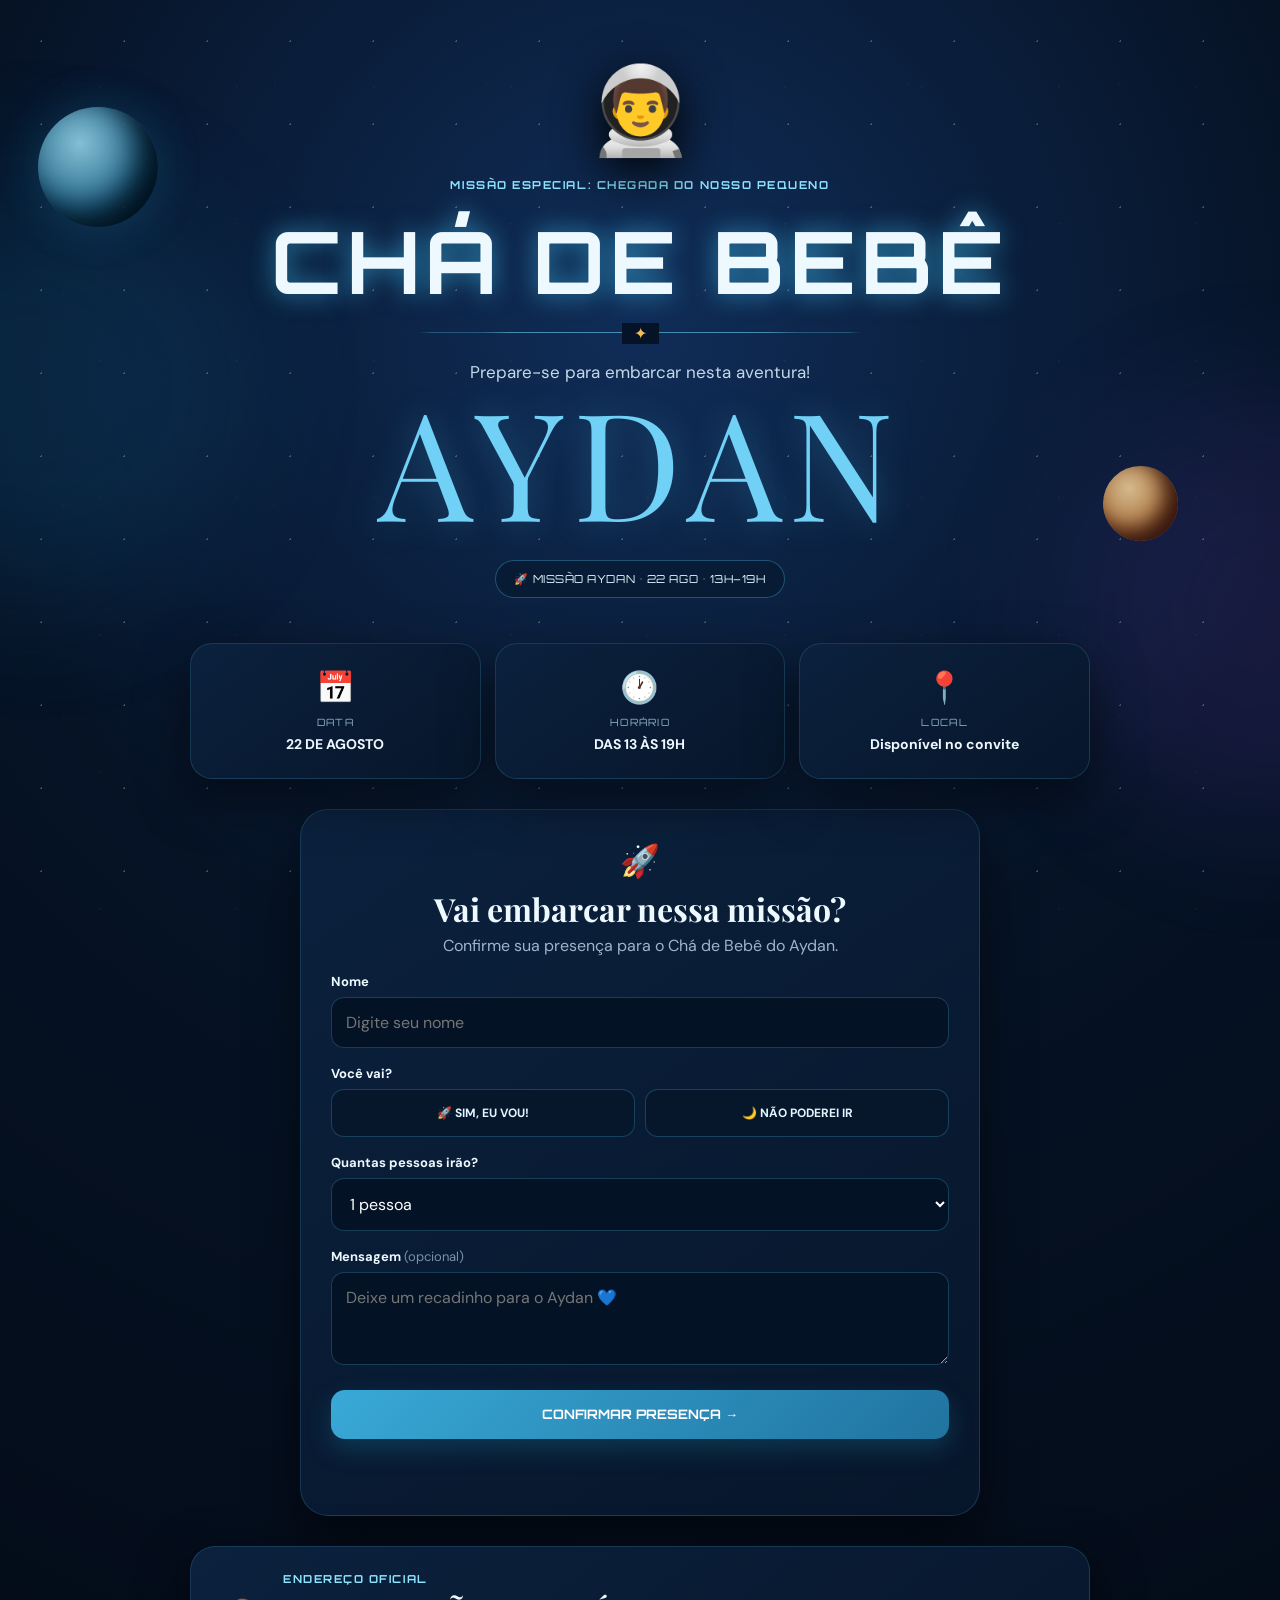
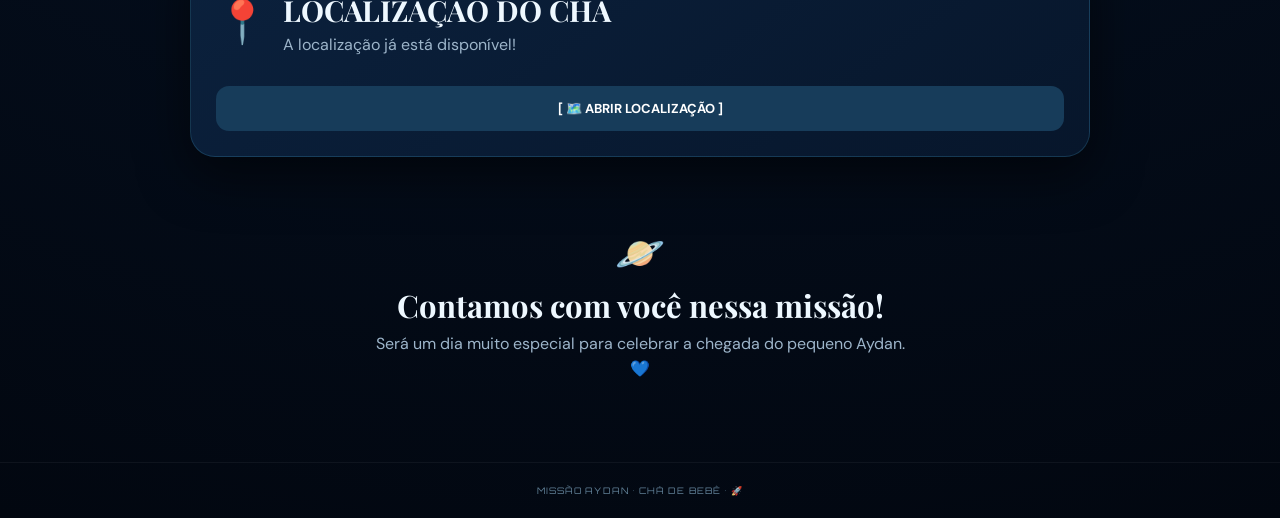
==== index.html @ 497964df "Add files via upload" ====
<!DOCTYPE html>
<html lang="pt-BR">
<head>
<meta charset="UTF-8">
<meta name="viewport" content="width=device-width,initial-scale=1">
<meta name="theme-color" content="#07152f">
<title>Chá de Bebê do Aydan 🚀</title>
<link rel="preconnect" href="https://fonts.googleapis.com">
<link rel="preconnect" href="https://fonts.gstatic.com" crossorigin>
<link href="https://fonts.googleapis.com/css2?family=DM+Sans:wght@400;500;600;700&family=Orbitron:wght@500;700&family=Playfair+Display:wght@600;700&display=swap" rel="stylesheet">
<link rel="stylesheet" href="styles.css">
</head>
<body>
<div class="stars"></div><div class="nebula n1"></div><div class="nebula n2"></div>

<header class="hero">
  <div class="planet planet-a"></div><div class="planet planet-b"></div>
  <div class="hero-inner">
    <div class="astronaut">👨‍🚀</div>
    <p class="eyebrow">MISSÃO ESPECIAL: CHEGADA DO NOSSO PEQUENO</p>
    <h1>CHÁ DE BEBÊ</h1>
    <div class="orbit-line"><span>✦</span></div>
    <p class="subtitle">Prepare-se para embarcar nesta aventura!</p>
    <div class="baby-name">AYDAN</div>
    <div class="mission-badge">🚀 MISSÃO AYDAN • 22 AGO • 13H–19H</div>
  </div>
</header>

<main>
<section class="info-section">
  <div class="info-card"><div class="info-icon">📅</div><small>DATA</small><strong>22 DE AGOSTO</strong></div>
  <div class="info-card"><div class="info-icon">🕐</div><small>HORÁRIO</small><strong>DAS 13 ÀS 19H</strong></div>
  <div class="info-card"><div class="info-icon">📍</div><small>LOCAL</small><strong>Disponível no convite</strong></div>
</section>

<section class="panel" id="confirmar">
  <div class="section-head">
    <div class="rocket">🚀</div>
    <h2>Vai embarcar nessa missão?</h2>
    <p>Confirme sua presença para o Chá de Bebê do Aydan.</p>
  </div>

  <form id="rsvpForm">
    <label for="name">Nome</label>
    <input id="name" required placeholder="Digite seu nome">

    <label>Você vai?</label>
    <div class="choices">
      <label class="choice"><input type="radio" name="attending" value="sim" required><span>🚀 SIM, EU VOU!</span></label>
      <label class="choice"><input type="radio" name="attending" value="nao"><span>🌙 NÃO PODEREI IR</span></label>
    </div>

    <div id="guestsWrap">
      <label for="guests">Quantas pessoas irão?</label>
      <select id="guests">
        <option value="1">1 pessoa</option><option value="2">2 pessoas</option>
        <option value="3">3 pessoas</option><option value="4">4 pessoas</option>
        <option value="5">5 pessoas</option><option value="6">6 pessoas</option>
      </select>
    </div>

    <label for="message">Mensagem <span>(opcional)</span></label>
    <textarea id="message" rows="3" placeholder="Deixe um recadinho para o Aydan 💙"></textarea>

    <button id="submitBtn" type="submit">CONFIRMAR PRESENÇA <b>→</b></button>
    <p id="status"></p>
  </form>
</section>

<section class="location">
  <div class="location-box">
    <div class="map-orbit">📍</div>
    <div>
      <div class="mini-label">ENDEREÇO OFICIAL</div>
      <h2>LOCALIZAÇÃO DO CHÁ</h2>
      <p id="locationText">A localização já está disponível!</p>
    </div>
    <a id="btn-abrir-mapa" class="location-btn" href="https://maps.google.com/" target="_blank" rel="noopener">[ 🗺️ ABRIR LOCALIZAÇÃO ]</a>
  </div>
</section>

<section class="final">
  <div class="planet-icon">🪐</div>
  <h2>Contamos com você nessa missão!</h2>
  <p>Será um dia muito especial para celebrar a chegada do pequeno Aydan. 💙</p>
</section>
</main>

<footer>MISSÃO AYDAN • CHÁ DE BEBÊ • 🚀</footer>
<script src="script.js"></script>
</body>
</html>
---- styles.css ----
*{box-sizing:border-box}html{scroll-behavior:smooth}
:root{--bg:#030916;--panel:#091a33;--blue:#55c7f3;--cyan:#8de4ff;--gold:#f4bd58;--text:#eef8ff;--muted:#9db5ca}
body{margin:0;background:radial-gradient(circle at 50% 15%,#102d58 0,#061326 36%,#020710 100%);color:var(--text);font-family:"DM Sans",sans-serif;min-height:100vh;overflow-x:hidden}
.stars,.stars:before,.stars:after{position:fixed;inset:0;content:"";pointer-events:none;background-image:radial-gradient(#fff 1px,transparent 1px);background-size:83px 83px;opacity:.24;z-index:-2}
.stars:before{background-size:137px 137px;transform:translate(31px,18px);opacity:.18}.stars:after{background-size:211px 211px;transform:translate(-42px,-22px);opacity:.14}
.nebula{position:fixed;width:420px;height:420px;border-radius:50%;filter:blur(70px);opacity:.14;z-index:-3}.n1{background:#1688c4;left:-180px;top:180px}.n2{background:#784bd1;right:-200px;bottom:80px}
.hero{position:relative;min-height:650px;display:flex;align-items:center;justify-content:center;text-align:center;padding:55px 18px 70px;overflow:hidden}
.hero-inner{width:min(900px,100%);position:relative;z-index:2}
.astronaut{font-size:86px;filter:drop-shadow(0 12px 24px #000);animation:float 4s ease-in-out infinite}
@keyframes float{50%{transform:translateY(-13px) rotate(2deg)}}
.eyebrow,.mini-label{font-family:Orbitron,sans-serif;letter-spacing:.14em;color:var(--cyan);font-size:11px;font-weight:700}
h1{font-family:Orbitron,sans-serif;font-size:clamp(42px,9vw,86px);margin:15px 0 8px;letter-spacing:.06em;text-shadow:0 0 25px #3db9e6aa}
.orbit-line{width:min(450px,80%);height:20px;margin:0 auto;color:var(--gold);position:relative}.orbit-line:before{content:"";position:absolute;left:0;right:0;top:9px;border-top:1px solid #5dbfe3aa;border-radius:50%}.orbit-line span{background:#061326;padding:0 12px;position:relative}
.subtitle{font-size:17px;color:#c4d8e8;margin:18px 0 2px}.baby-name{font-family:"Playfair Display",serif;font-size:clamp(78px,15vw,150px);line-height:1;color:#70d0f5;letter-spacing:.06em;text-shadow:0 0 35px #45b9e655}
.mission-badge{display:inline-block;margin-top:25px;padding:11px 18px;border:1px solid #55c7f355;background:#071b32cc;border-radius:99px;font-family:Orbitron,sans-serif;font-size:11px;letter-spacing:.05em;color:#dff7ff}
.planet{position:absolute;border-radius:50%;opacity:.85}.planet-a{width:120px;height:120px;left:3%;top:16%;background:radial-gradient(circle at 35% 30%,#9bdef0,#27749c 60%,#12344c);box-shadow:inset -18px -15px 30px #00111c,0 0 50px #238ebd55}.planet-b{width:75px;height:75px;right:8%;bottom:19%;background:radial-gradient(circle at 35% 30%,#f6d59a,#c67c38 65%,#6b381f);box-shadow:inset -12px -10px 20px #3c1708}
.info-section{width:min(900px,calc(100% - 30px));margin:-25px auto 30px;display:grid;grid-template-columns:repeat(3,1fr);gap:14px;position:relative;z-index:3}
.info-card,.panel,.location-box{background:linear-gradient(145deg,#0b213d,#07162b);border:1px solid #4bb6dc33;box-shadow:0 18px 50px #0008}
.info-card{border-radius:22px;padding:23px 12px;text-align:center}.info-icon{font-size:31px;margin-bottom:8px}.info-card small{display:block;color:#8eb0c7;font-size:10px;letter-spacing:.13em;font-family:Orbitron}.info-card strong{display:block;margin-top:7px;font-size:14px;line-height:1.4}
.panel{width:min(680px,calc(100% - 30px));margin:0 auto 30px;border-radius:28px;padding:30px}.section-head{text-align:center}.rocket{font-size:32px}.section-head h2,.location h2,.final h2{font-family:"Playfair Display",serif;font-size:32px;margin:5px 0 5px}.section-head p,.location p,.final p{color:var(--muted);margin-top:0}
form label{display:block;font-weight:700;font-size:13px;margin:17px 0 7px}form label span{font-weight:400;color:#7893a9}
input,select,textarea{width:100%;padding:14px;border-radius:13px;border:1px solid #4bb6dc44;background:#041226;color:white;font:inherit;outline:none}input:focus,select:focus,textarea:focus{border-color:#55c7f3;box-shadow:0 0 0 3px #55c7f31a}
.choices{display:grid;grid-template-columns:1fr 1fr;gap:10px}.choice{margin:0;cursor:pointer}.choice input{position:absolute;opacity:0}.choice span{display:block;text-align:center;padding:15px 8px;border:1px solid #4bb6dc44;border-radius:13px;background:#06172c;color:#dff7ff;font-weight:700;font-size:12px}.choice input:checked+span{border-color:#55c7f3;background:#0b2a43;box-shadow:0 0 20px #55c7f31c}
button{width:100%;margin-top:20px;border:0;border-radius:14px;padding:16px;background:linear-gradient(135deg,#39a9d7,#20739f);color:#fff;font:700 13px Orbitron;cursor:pointer;box-shadow:0 10px 25px #1d8db044}button:disabled{opacity:.55}
#status{text-align:center;min-height:20px;color:#76e3b2;font-weight:600;font-size:13px}
.location{width:min(900px,calc(100% - 30px));margin:auto}.location-box{border-radius:25px;padding:25px;display:grid;grid-template-columns:auto 1fr;gap:15px;align-items:center}.map-orbit{font-size:42px}.location h2{font-size:29px}.location-btn{grid-column:1/-1;text-decoration:none;text-align:center;padding:14px;border-radius:13px;background:#173c5a;color:#fff;font-weight:700;font-size:13px}.location-btn.disabled{background:#394b5b;color:#8fa3b3}
.final{text-align:center;padding:70px 20px 80px}.planet-icon{font-size:40px}.final h2{font-size:31px}.final p{max-width:550px;margin:auto;line-height:1.6}footer{text-align:center;padding:22px;color:#63839a;border-top:1px solid #ffffff0d;font-family:Orbitron;font-size:9px;letter-spacing:.12em}
@media(max-width:650px){.hero{min-height:580px}.astronaut{font-size:70px}.planet-a{width:70px;height:70px}.planet-b{width:50px;height:50px}.info-section{grid-template-columns:1fr}.info-card{padding:18px}.panel{padding:22px}.choices{grid-template-columns:1fr}.location-box{grid-template-columns:auto 1fr}}
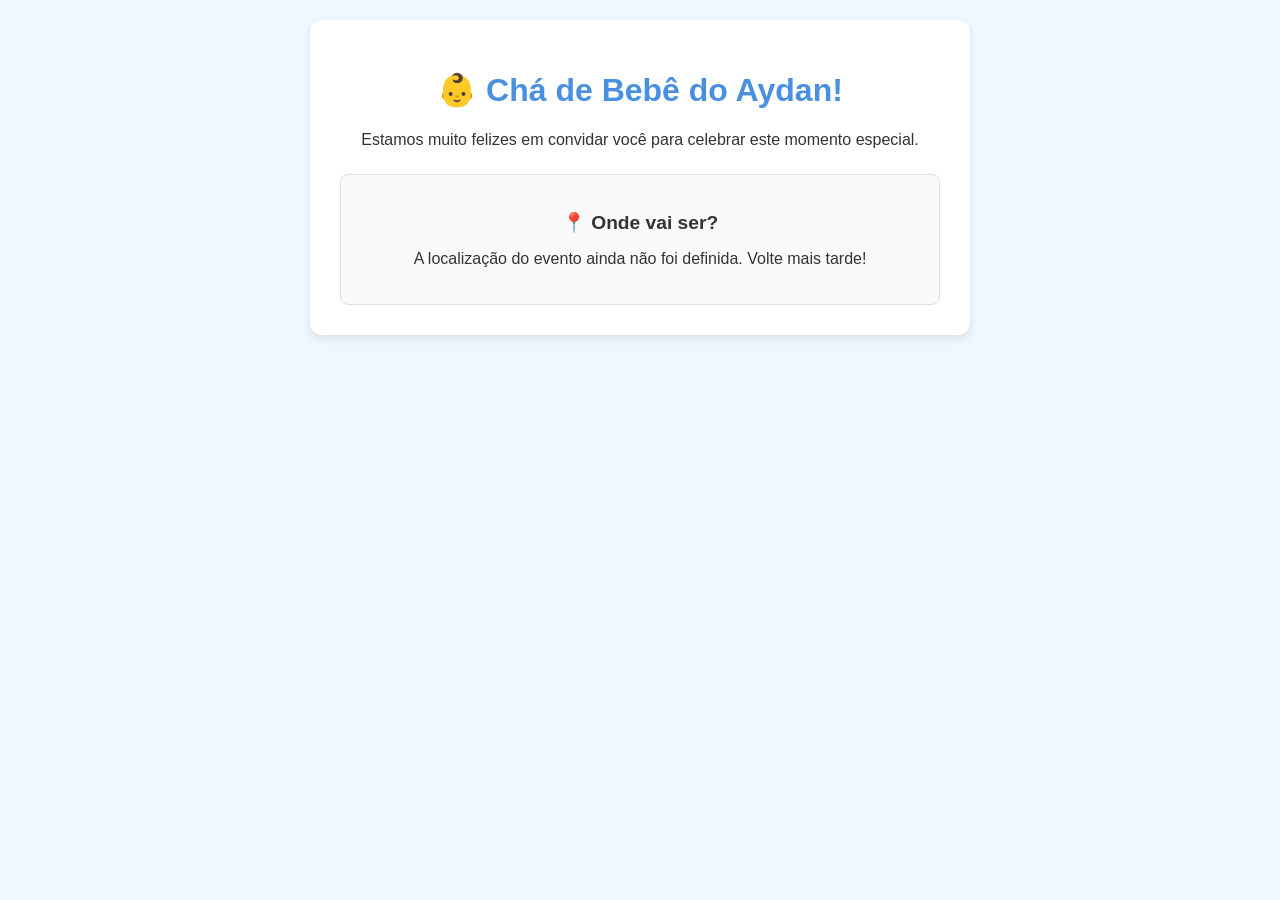
==== commit 242eae85: "Add files via upload" ====
--- a/index.html
+++ b/index.html
@@ -1,92 +1,24 @@
 <!DOCTYPE html>
 <html lang="pt-BR">
 <head>
-<meta charset="UTF-8">
-<meta name="viewport" content="width=device-width,initial-scale=1">
-<meta name="theme-color" content="#07152f">
-<title>Chá de Bebê do Aydan 🚀</title>
-<link rel="preconnect" href="https://fonts.googleapis.com">
-<link rel="preconnect" href="https://fonts.gstatic.com" crossorigin>
-<link href="https://fonts.googleapis.com/css2?family=DM+Sans:wght@400;500;600;700&family=Orbitron:wght@500;700&family=Playfair+Display:wght@600;700&display=swap" rel="stylesheet">
-<link rel="stylesheet" href="styles.css">
+    <meta charset="UTF-8">
+    <meta name="viewport" content="width=device-width, initial-scale=1.0">
+    <title>Chá de Bebê do Aydan</title>
+    <link rel="stylesheet" href="styles.css">
 </head>
 <body>
-<div class="stars"></div><div class="nebula n1"></div><div class="nebula n2"></div>
-
-<header class="hero">
-  <div class="planet planet-a"></div><div class="planet planet-b"></div>
-  <div class="hero-inner">
-    <div class="astronaut">👨‍🚀</div>
-    <p class="eyebrow">MISSÃO ESPECIAL: CHEGADA DO NOSSO PEQUENO</p>
-    <h1>CHÁ DE BEBÊ</h1>
-    <div class="orbit-line"><span>✦</span></div>
-    <p class="subtitle">Prepare-se para embarcar nesta aventura!</p>
-    <div class="baby-name">AYDAN</div>
-    <div class="mission-badge">🚀 MISSÃO AYDAN • 22 AGO • 13H–19H</div>
-  </div>
-</header>
-
-<main>
-<section class="info-section">
-  <div class="info-card"><div class="info-icon">📅</div><small>DATA</small><strong>22 DE AGOSTO</strong></div>
-  <div class="info-card"><div class="info-icon">🕐</div><small>HORÁRIO</small><strong>DAS 13 ÀS 19H</strong></div>
-  <div class="info-card"><div class="info-icon">📍</div><small>LOCAL</small><strong>Disponível no convite</strong></div>
-</section>
-
-<section class="panel" id="confirmar">
-  <div class="section-head">
-    <div class="rocket">🚀</div>
-    <h2>Vai embarcar nessa missão?</h2>
-    <p>Confirme sua presença para o Chá de Bebê do Aydan.</p>
-  </div>
-
-  <form id="rsvpForm">
-    <label for="name">Nome</label>
-    <input id="name" required placeholder="Digite seu nome">
-
-    <label>Você vai?</label>
-    <div class="choices">
-      <label class="choice"><input type="radio" name="attending" value="sim" required><span>🚀 SIM, EU VOU!</span></label>
-      <label class="choice"><input type="radio" name="attending" value="nao"><span>🌙 NÃO PODEREI IR</span></label>
+    <div class="container">
+        <h1>👶 Chá de Bebê do Aydan!</h1>
+        <p>Estamos muito felizes em convidar você para celebrar este momento especial.</p>
+        
+        <div class="card">
+            <h2>📍 Onde vai ser?</h2>
+            <div id="area-localizacao">
+                <p>Carregando a localização do evento...</p>
+            </div>
+        </div>
     </div>
 
-    <div id="guestsWrap">
-      <label for="guests">Quantas pessoas irão?</label>
-      <select id="guests">
-        <option value="1">1 pessoa</option><option value="2">2 pessoas</option>
-        <option value="3">3 pessoas</option><option value="4">4 pessoas</option>
-        <option value="5">5 pessoas</option><option value="6">6 pessoas</option>
-      </select>
-    </div>
-
-    <label for="message">Mensagem <span>(opcional)</span></label>
-    <textarea id="message" rows="3" placeholder="Deixe um recadinho para o Aydan 💙"></textarea>
-
-    <button id="submitBtn" type="submit">CONFIRMAR PRESENÇA <b>→</b></button>
-    <p id="status"></p>
-  </form>
-</section>
-
-<section class="location">
-  <div class="location-box">
-    <div class="map-orbit">📍</div>
-    <div>
-      <div class="mini-label">ENDEREÇO OFICIAL</div>
-      <h2>LOCALIZAÇÃO DO CHÁ</h2>
-      <p id="locationText">A localização já está disponível!</p>
-    </div>
-    <a id="btn-abrir-mapa" class="location-btn" href="https://maps.google.com/" target="_blank" rel="noopener">[ 🗺️ ABRIR LOCALIZAÇÃO ]</a>
-  </div>
-</section>
-
-<section class="final">
-  <div class="planet-icon">🪐</div>
-  <h2>Contamos com você nessa missão!</h2>
-  <p>Será um dia muito especial para celebrar a chegada do pequeno Aydan. 💙</p>
-</section>
-</main>
-
-<footer>MISSÃO AYDAN • CHÁ DE BEBÊ • 🚀</footer>
-<script src="script.js"></script>
+    <script src="script.js"></script>
 </body>
-</html>
+</html>
--- a/styles.css
+++ b/styles.css
@@ -1,28 +1,66 @@
-*{box-sizing:border-box}html{scroll-behavior:smooth}
-:root{--bg:#030916;--panel:#091a33;--blue:#55c7f3;--cyan:#8de4ff;--gold:#f4bd58;--text:#eef8ff;--muted:#9db5ca}
-body{margin:0;background:radial-gradient(circle at 50% 15%,#102d58 0,#061326 36%,#020710 100%);color:var(--text);font-family:"DM Sans",sans-serif;min-height:100vh;overflow-x:hidden}
-.stars,.stars:before,.stars:after{position:fixed;inset:0;content:"";pointer-events:none;background-image:radial-gradient(#fff 1px,transparent 1px);background-size:83px 83px;opacity:.24;z-index:-2}
-.stars:before{background-size:137px 137px;transform:translate(31px,18px);opacity:.18}.stars:after{background-size:211px 211px;transform:translate(-42px,-22px);opacity:.14}
-.nebula{position:fixed;width:420px;height:420px;border-radius:50%;filter:blur(70px);opacity:.14;z-index:-3}.n1{background:#1688c4;left:-180px;top:180px}.n2{background:#784bd1;right:-200px;bottom:80px}
-.hero{position:relative;min-height:650px;display:flex;align-items:center;justify-content:center;text-align:center;padding:55px 18px 70px;overflow:hidden}
-.hero-inner{width:min(900px,100%);position:relative;z-index:2}
-.astronaut{font-size:86px;filter:drop-shadow(0 12px 24px #000);animation:float 4s ease-in-out infinite}
-@keyframes float{50%{transform:translateY(-13px) rotate(2deg)}}
-.eyebrow,.mini-label{font-family:Orbitron,sans-serif;letter-spacing:.14em;color:var(--cyan);font-size:11px;font-weight:700}
-h1{font-family:Orbitron,sans-serif;font-size:clamp(42px,9vw,86px);margin:15px 0 8px;letter-spacing:.06em;text-shadow:0 0 25px #3db9e6aa}
-.orbit-line{width:min(450px,80%);height:20px;margin:0 auto;color:var(--gold);position:relative}.orbit-line:before{content:"";position:absolute;left:0;right:0;top:9px;border-top:1px solid #5dbfe3aa;border-radius:50%}.orbit-line span{background:#061326;padding:0 12px;position:relative}
-.subtitle{font-size:17px;color:#c4d8e8;margin:18px 0 2px}.baby-name{font-family:"Playfair Display",serif;font-size:clamp(78px,15vw,150px);line-height:1;color:#70d0f5;letter-spacing:.06em;text-shadow:0 0 35px #45b9e655}
-.mission-badge{display:inline-block;margin-top:25px;padding:11px 18px;border:1px solid #55c7f355;background:#071b32cc;border-radius:99px;font-family:Orbitron,sans-serif;font-size:11px;letter-spacing:.05em;color:#dff7ff}
-.planet{position:absolute;border-radius:50%;opacity:.85}.planet-a{width:120px;height:120px;left:3%;top:16%;background:radial-gradient(circle at 35% 30%,#9bdef0,#27749c 60%,#12344c);box-shadow:inset -18px -15px 30px #00111c,0 0 50px #238ebd55}.planet-b{width:75px;height:75px;right:8%;bottom:19%;background:radial-gradient(circle at 35% 30%,#f6d59a,#c67c38 65%,#6b381f);box-shadow:inset -12px -10px 20px #3c1708}
-.info-section{width:min(900px,calc(100% - 30px));margin:-25px auto 30px;display:grid;grid-template-columns:repeat(3,1fr);gap:14px;position:relative;z-index:3}
-.info-card,.panel,.location-box{background:linear-gradient(145deg,#0b213d,#07162b);border:1px solid #4bb6dc33;box-shadow:0 18px 50px #0008}
-.info-card{border-radius:22px;padding:23px 12px;text-align:center}.info-icon{font-size:31px;margin-bottom:8px}.info-card small{display:block;color:#8eb0c7;font-size:10px;letter-spacing:.13em;font-family:Orbitron}.info-card strong{display:block;margin-top:7px;font-size:14px;line-height:1.4}
-.panel{width:min(680px,calc(100% - 30px));margin:0 auto 30px;border-radius:28px;padding:30px}.section-head{text-align:center}.rocket{font-size:32px}.section-head h2,.location h2,.final h2{font-family:"Playfair Display",serif;font-size:32px;margin:5px 0 5px}.section-head p,.location p,.final p{color:var(--muted);margin-top:0}
-form label{display:block;font-weight:700;font-size:13px;margin:17px 0 7px}form label span{font-weight:400;color:#7893a9}
-input,select,textarea{width:100%;padding:14px;border-radius:13px;border:1px solid #4bb6dc44;background:#041226;color:white;font:inherit;outline:none}input:focus,select:focus,textarea:focus{border-color:#55c7f3;box-shadow:0 0 0 3px #55c7f31a}
-.choices{display:grid;grid-template-columns:1fr 1fr;gap:10px}.choice{margin:0;cursor:pointer}.choice input{position:absolute;opacity:0}.choice span{display:block;text-align:center;padding:15px 8px;border:1px solid #4bb6dc44;border-radius:13px;background:#06172c;color:#dff7ff;font-weight:700;font-size:12px}.choice input:checked+span{border-color:#55c7f3;background:#0b2a43;box-shadow:0 0 20px #55c7f31c}
-button{width:100%;margin-top:20px;border:0;border-radius:14px;padding:16px;background:linear-gradient(135deg,#39a9d7,#20739f);color:#fff;font:700 13px Orbitron;cursor:pointer;box-shadow:0 10px 25px #1d8db044}button:disabled{opacity:.55}
-#status{text-align:center;min-height:20px;color:#76e3b2;font-weight:600;font-size:13px}
-.location{width:min(900px,calc(100% - 30px));margin:auto}.location-box{border-radius:25px;padding:25px;display:grid;grid-template-columns:auto 1fr;gap:15px;align-items:center}.map-orbit{font-size:42px}.location h2{font-size:29px}.location-btn{grid-column:1/-1;text-decoration:none;text-align:center;padding:14px;border-radius:13px;background:#173c5a;color:#fff;font-weight:700;font-size:13px}.location-btn.disabled{background:#394b5b;color:#8fa3b3}
-.final{text-align:center;padding:70px 20px 80px}.planet-icon{font-size:40px}.final h2{font-size:31px}.final p{max-width:550px;margin:auto;line-height:1.6}footer{text-align:center;padding:22px;color:#63839a;border-top:1px solid #ffffff0d;font-family:Orbitron;font-size:9px;letter-spacing:.12em}
-@media(max-width:650px){.hero{min-height:580px}.astronaut{font-size:70px}.planet-a{width:70px;height:70px}.planet-b{width:50px;height:50px}.info-section{grid-template-columns:1fr}.info-card{padding:18px}.panel{padding:22px}.choices{grid-template-columns:1fr}.location-box{grid-template-columns:auto 1fr}}
+/* Estilos básicos para manter o site bonito e organizado */
+body {
+    font-family: Arial, sans-serif;
+    background-color: #f0f8ff;
+    color: #333;
+    text-align: center;
+    margin: 0;
+    padding: 20px;
+}
+
+.container {
+    max-width: 600px;
+    margin: 0 auto;
+    background: white;
+    padding: 30px;
+    border-radius: 12px;
+    box-shadow: 0 4px 10px rgba(0,0,0,0.1);
+}
+
+h1 {
+    color: #4a90e2;
+}
+
+h2 {
+    color: #333;
+    font-size: 1.2em;
+}
+
+.card {
+    margin-top: 25px;
+    padding: 20px;
+    border: 1px solid #e0e0e0;
+    border-radius: 8px;
+    background-color: #fafafa;
+}
+
+.btn {
+    padding: 12px 20px;
+    background-color: #4CAF50;
+    color: white;
+    border: none;
+    border-radius: 5px;
+    cursor: pointer;
+    font-size: 16px;
+    font-weight: bold;
+    margin-top: 10px;
+}
+
+.btn:hover {
+    background-color: #45a049;
+}
+
+a.link-mapa {
+    display: inline-block;
+    margin-top: 15px;
+    padding: 12px 20px;
+    background-color: #2196F3;
+    color: white;
+    text-decoration: none;
+    border-radius: 5px;
+    font-weight: bold;
+}
+
+a.link-mapa:hover {
+    background-color: #1976D2;
+}
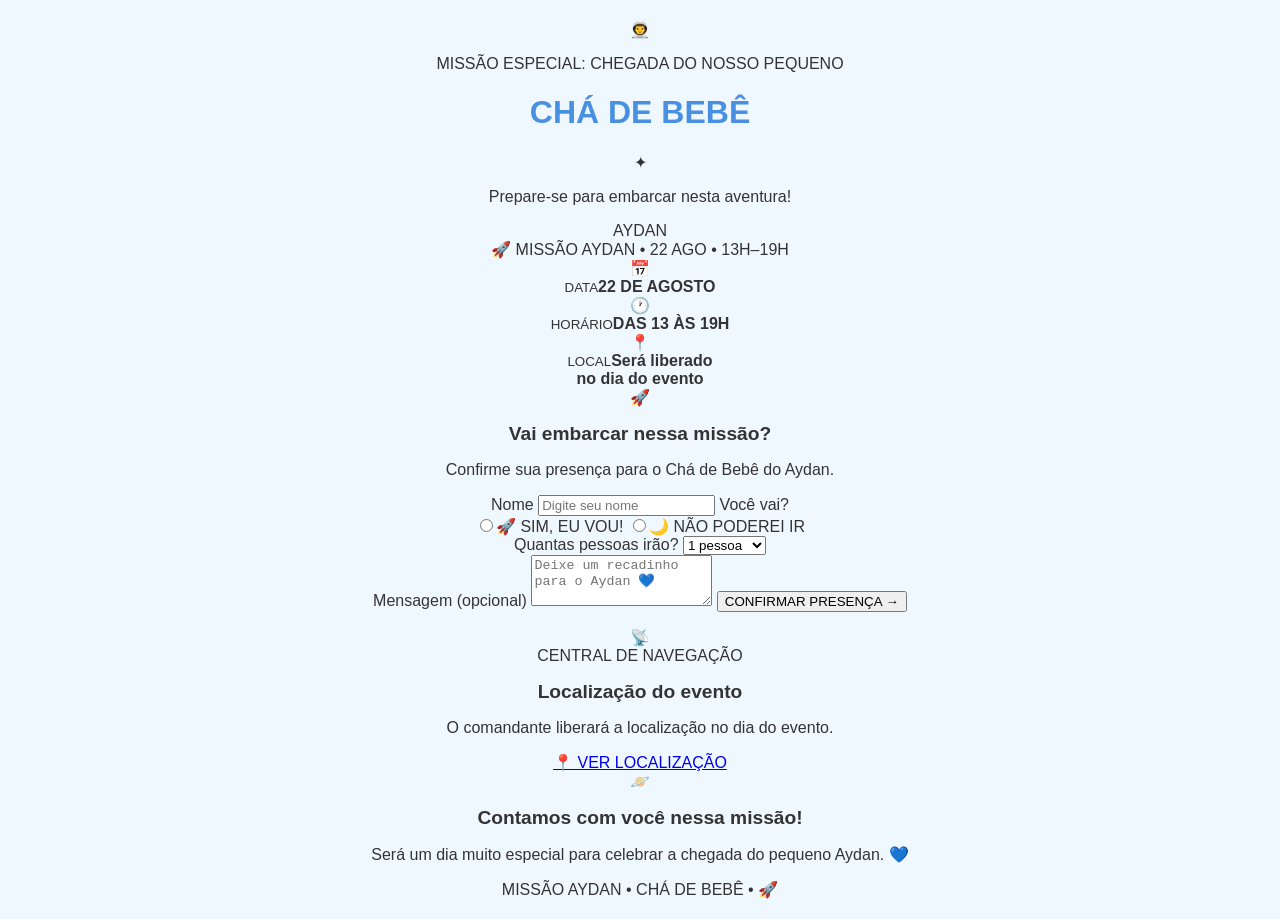
==== commit 46fe9d69: "Update index.html" ====
--- a/index.html
+++ b/index.html
@@ -1,24 +1,92 @@
 <!DOCTYPE html>
 <html lang="pt-BR">
 <head>
-    <meta charset="UTF-8">
-    <meta name="viewport" content="width=device-width, initial-scale=1.0">
-    <title>Chá de Bebê do Aydan</title>
-    <link rel="stylesheet" href="styles.css">
+<meta charset="UTF-8">
+<meta name="viewport" content="width=device-width,initial-scale=1">
+<meta name="theme-color" content="#07152f">
+<title>Chá de Bebê do Aydan 🚀</title>
+<link rel="preconnect" href="https://fonts.googleapis.com">
+<link rel="preconnect" href="https://fonts.gstatic.com" crossorigin>
+<link href="https://fonts.googleapis.com/css2?family=DM+Sans:wght@400;500;600;700&family=Orbitron:wght@500;700&family=Playfair+Display:wght@600;700&display=swap" rel="stylesheet">
+<link rel="stylesheet" href="styles.css">
 </head>
 <body>
-    <div class="container">
-        <h1>👶 Chá de Bebê do Aydan!</h1>
-        <p>Estamos muito felizes em convidar você para celebrar este momento especial.</p>
-        
-        <div class="card">
-            <h2>📍 Onde vai ser?</h2>
-            <div id="area-localizacao">
-                <p>Carregando a localização do evento...</p>
-            </div>
-        </div>
+<div class="stars"></div><div class="nebula n1"></div><div class="nebula n2"></div>
+
+<header class="hero">
+  <div class="planet planet-a"></div><div class="planet planet-b"></div>
+  <div class="hero-inner">
+    <div class="astronaut">👨‍🚀</div>
+    <p class="eyebrow">MISSÃO ESPECIAL: CHEGADA DO NOSSO PEQUENO</p>
+    <h1>CHÁ DE BEBÊ</h1>
+    <div class="orbit-line"><span>✦</span></div>
+    <p class="subtitle">Prepare-se para embarcar nesta aventura!</p>
+    <div class="baby-name">AYDAN</div>
+    <div class="mission-badge">🚀 MISSÃO AYDAN • 22 AGO • 13H–19H</div>
+  </div>
+</header>
+
+<main>
+<section class="info-section">
+  <div class="info-card"><div class="info-icon">📅</div><small>DATA</small><strong>22 DE AGOSTO</strong></div>
+  <div class="info-card"><div class="info-icon">🕐</div><small>HORÁRIO</small><strong>DAS 13 ÀS 19H</strong></div>
+  <div class="info-card"><div class="info-icon">📍</div><small>LOCAL</small><strong>Será liberado<br>no dia do evento</strong></div>
+</section>
+
+<section class="panel" id="confirmar">
+  <div class="section-head">
+    <div class="rocket">🚀</div>
+    <h2>Vai embarcar nessa missão?</h2>
+    <p>Confirme sua presença para o Chá de Bebê do Aydan.</p>
+  </div>
+
+  <form id="rsvpForm">
+    <label for="name">Nome</label>
+    <input id="name" required placeholder="Digite seu nome">
+
+    <label>Você vai?</label>
+    <div class="choices">
+      <label class="choice"><input type="radio" name="attending" value="sim" required><span>🚀 SIM, EU VOU!</span></label>
+      <label class="choice"><input type="radio" name="attending" value="nao"><span>🌙 NÃO PODEREI IR</span></label>
     </div>
 
-    <script src="script.js"></script>
+    <div id="guestsWrap">
+      <label for="guests">Quantas pessoas irão?</label>
+      <select id="guests">
+        <option value="1">1 pessoa</option><option value="2">2 pessoas</option>
+        <option value="3">3 pessoas</option><option value="4">4 pessoas</option>
+        <option value="5">5 pessoas</option><option value="6">6 pessoas</option>
+      </select>
+    </div>
+
+    <label for="message">Mensagem <span>(opcional)</span></label>
+    <textarea id="message" rows="3" placeholder="Deixe um recadinho para o Aydan 💙"></textarea>
+
+    <button id="submitBtn" type="submit">CONFIRMAR PRESENÇA <b>→</b></button>
+    <p id="status"></p>
+  </form>
+</section>
+
+<section class="location">
+  <div class="location-box">
+    <div class="map-orbit">📡</div>
+    <div>
+      <div class="mini-label">CENTRAL DE NAVEGAÇÃO</div>
+      <h2>Localização do evento</h2>
+      <p id="locationText">O comandante liberará a localização no dia do evento.</p>
+    </div>
+    <a id="locationButton" class="location-btn disabled" href="#" target="_blank" rel="noopener">📍 VER LOCALIZAÇÃO</a>
+  </div>
+</section>
+
+<section class="final">
+  <div class="planet-icon">🪐</div>
+  <h2>Contamos com você nessa missão!</h2>
+  <p>Será um dia muito especial para celebrar a chegada do pequeno Aydan. 💙</p>
+</section>
+</main>
+
+<footer>MISSÃO AYDAN • CHÁ DE BEBÊ • 🚀</footer>
+<script src="script.js"></script>
 </body>
-</html>+</html>
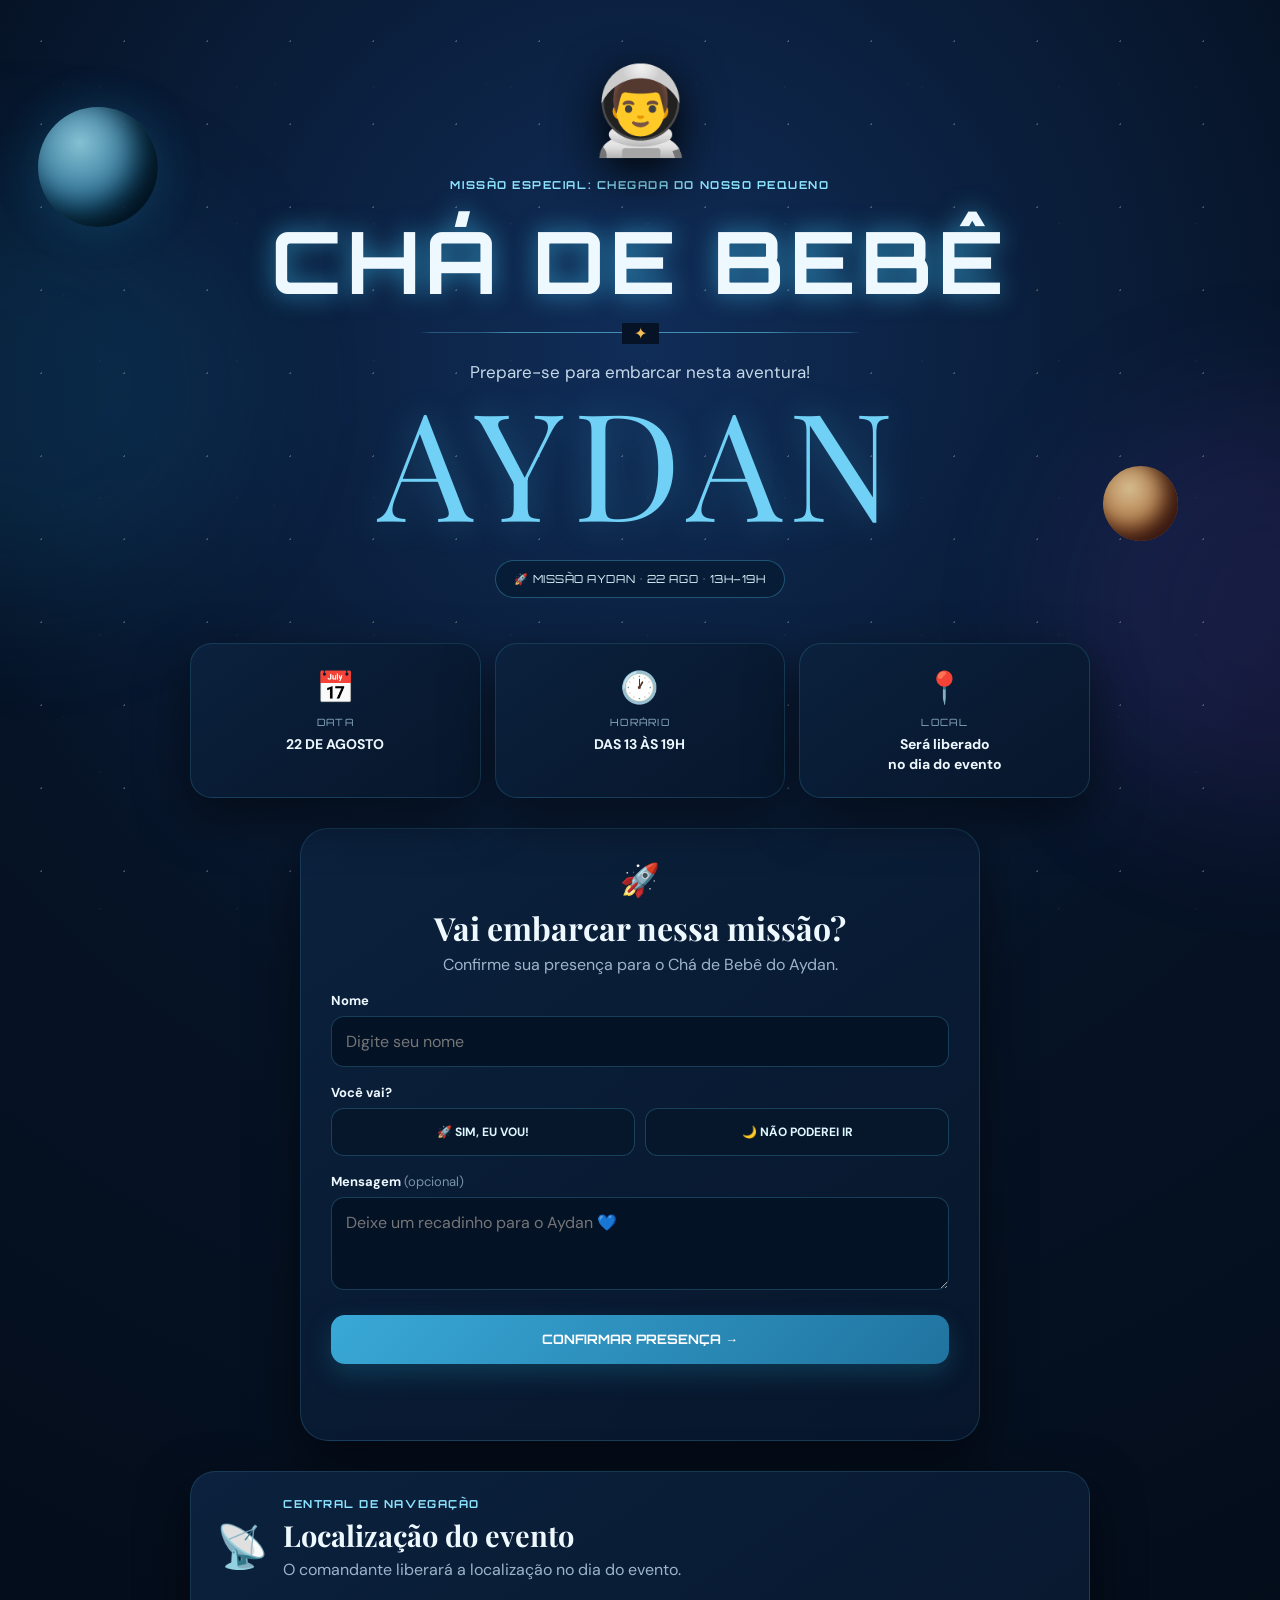
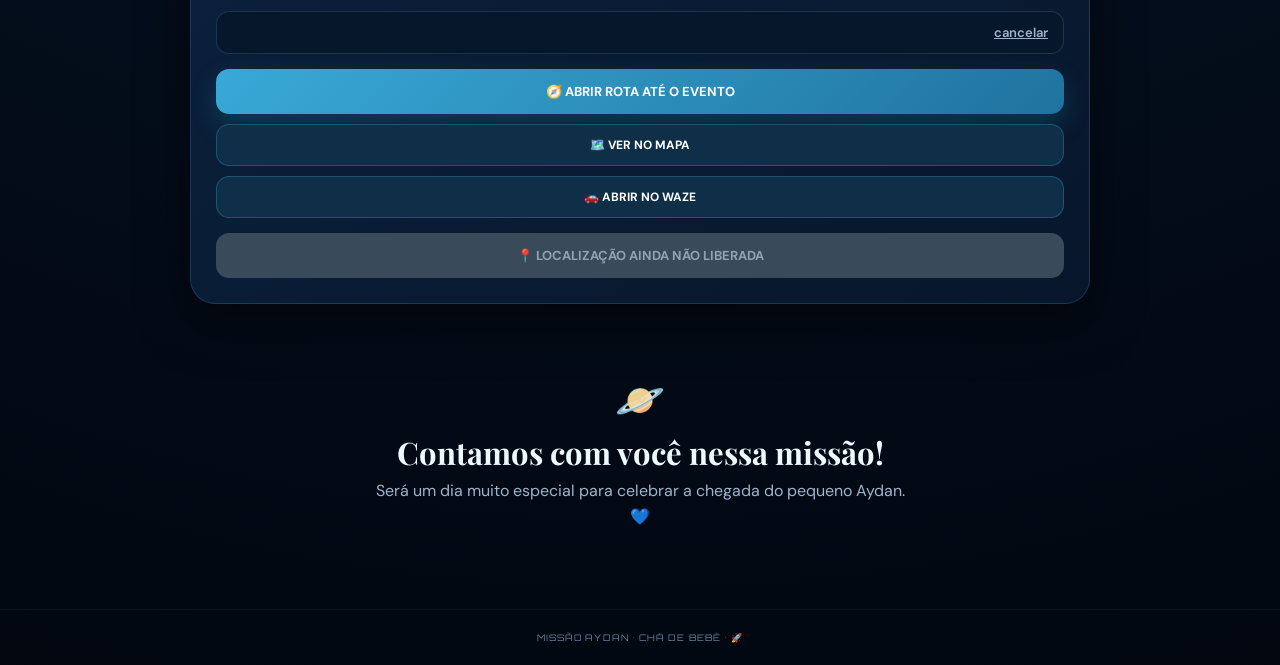
==== commit b6f52fce: "Atualização" ====
--- a/index.html
+++ b/index.html
@@ -30,7 +30,7 @@
 <section class="info-section">
   <div class="info-card"><div class="info-icon">📅</div><small>DATA</small><strong>22 DE AGOSTO</strong></div>
   <div class="info-card"><div class="info-icon">🕐</div><small>HORÁRIO</small><strong>DAS 13 ÀS 19H</strong></div>
-  <div class="info-card"><div class="info-icon">📍</div><small>LOCAL</small><strong>Será liberado<br>no dia do evento</strong></div>
+  <div class="info-card"><div class="info-icon">📍</div><small>LOCAL</small><strong id="infoLocal">Será liberado<br>no dia do evento</strong></div>
 </section>
 
 <section class="panel" id="confirmar">
@@ -67,15 +67,30 @@
   </form>
 </section>
 
-<section class="location">
+<section class="location" id="localizacao">
   <div class="location-box">
     <div class="map-orbit">📡</div>
     <div>
       <div class="mini-label">CENTRAL DE NAVEGAÇÃO</div>
       <h2>Localização do evento</h2>
       <p id="locationText">O comandante liberará a localização no dia do evento.</p>
+      <p id="locationAddress" class="location-address" hidden></p>
     </div>
-    <a id="locationButton" class="location-btn disabled" href="#" target="_blank" rel="noopener">📍 VER LOCALIZAÇÃO</a>
+
+    <div id="autoOpen" class="auto-open" hidden>
+      <span id="autoOpenText"></span>
+      <button type="button" id="autoOpenCancel" class="link-btn">cancelar</button>
+    </div>
+
+    <div class="location-actions" id="locationActions" hidden>
+      <a id="routeButton" class="location-btn primary" href="#" target="_blank" rel="noopener">🧭 ABRIR ROTA ATÉ O EVENTO</a>
+      <div class="location-actions-row">
+        <a id="mapButton" class="location-btn small" href="#" target="_blank" rel="noopener">🗺️ VER NO MAPA</a>
+        <a id="wazeButton" class="location-btn small" href="#" target="_blank" rel="noopener">🚗 ABRIR NO WAZE</a>
+      </div>
+    </div>
+
+    <div id="locationLocked" class="location-btn disabled">📍 LOCALIZAÇÃO AINDA NÃO LIBERADA</div>
   </div>
 </section>
 
--- a/styles.css
+++ b/styles.css
@@ -1,66 +1,39 @@
-/* Estilos básicos para manter o site bonito e organizado */
-body {
-    font-family: Arial, sans-serif;
-    background-color: #f0f8ff;
-    color: #333;
-    text-align: center;
-    margin: 0;
-    padding: 20px;
-}
-
-.container {
-    max-width: 600px;
-    margin: 0 auto;
-    background: white;
-    padding: 30px;
-    border-radius: 12px;
-    box-shadow: 0 4px 10px rgba(0,0,0,0.1);
-}
-
-h1 {
-    color: #4a90e2;
-}
-
-h2 {
-    color: #333;
-    font-size: 1.2em;
-}
-
-.card {
-    margin-top: 25px;
-    padding: 20px;
-    border: 1px solid #e0e0e0;
-    border-radius: 8px;
-    background-color: #fafafa;
-}
-
-.btn {
-    padding: 12px 20px;
-    background-color: #4CAF50;
-    color: white;
-    border: none;
-    border-radius: 5px;
-    cursor: pointer;
-    font-size: 16px;
-    font-weight: bold;
-    margin-top: 10px;
-}
-
-.btn:hover {
-    background-color: #45a049;
-}
-
-a.link-mapa {
-    display: inline-block;
-    margin-top: 15px;
-    padding: 12px 20px;
-    background-color: #2196F3;
-    color: white;
-    text-decoration: none;
-    border-radius: 5px;
-    font-weight: bold;
-}
-
-a.link-mapa:hover {
-    background-color: #1976D2;
-}+*{box-sizing:border-box}html{scroll-behavior:smooth}
+:root{--bg:#030916;--panel:#091a33;--blue:#55c7f3;--cyan:#8de4ff;--gold:#f4bd58;--text:#eef8ff;--muted:#9db5ca}
+body{margin:0;background:radial-gradient(circle at 50% 15%,#102d58 0,#061326 36%,#020710 100%);color:var(--text);font-family:"DM Sans",sans-serif;min-height:100vh;overflow-x:hidden}
+.stars,.stars:before,.stars:after{position:fixed;inset:0;content:"";pointer-events:none;background-image:radial-gradient(#fff 1px,transparent 1px);background-size:83px 83px;opacity:.24;z-index:-2}
+.stars:before{background-size:137px 137px;transform:translate(31px,18px);opacity:.18}.stars:after{background-size:211px 211px;transform:translate(-42px,-22px);opacity:.14}
+.nebula{position:fixed;width:420px;height:420px;border-radius:50%;filter:blur(70px);opacity:.14;z-index:-3}.n1{background:#1688c4;left:-180px;top:180px}.n2{background:#784bd1;right:-200px;bottom:80px}
+.hero{position:relative;min-height:650px;display:flex;align-items:center;justify-content:center;text-align:center;padding:55px 18px 70px;overflow:hidden}
+.hero-inner{width:min(900px,100%);position:relative;z-index:2}
+.astronaut{font-size:86px;filter:drop-shadow(0 12px 24px #000);animation:float 4s ease-in-out infinite}
+@keyframes float{50%{transform:translateY(-13px) rotate(2deg)}}
+.eyebrow,.mini-label{font-family:Orbitron,sans-serif;letter-spacing:.14em;color:var(--cyan);font-size:11px;font-weight:700}
+h1{font-family:Orbitron,sans-serif;font-size:clamp(42px,9vw,86px);margin:15px 0 8px;letter-spacing:.06em;text-shadow:0 0 25px #3db9e6aa}
+.orbit-line{width:min(450px,80%);height:20px;margin:0 auto;color:var(--gold);position:relative}.orbit-line:before{content:"";position:absolute;left:0;right:0;top:9px;border-top:1px solid #5dbfe3aa;border-radius:50%}.orbit-line span{background:#061326;padding:0 12px;position:relative}
+.subtitle{font-size:17px;color:#c4d8e8;margin:18px 0 2px}.baby-name{font-family:"Playfair Display",serif;font-size:clamp(78px,15vw,150px);line-height:1;color:#70d0f5;letter-spacing:.06em;text-shadow:0 0 35px #45b9e655}
+.mission-badge{display:inline-block;margin-top:25px;padding:11px 18px;border:1px solid #55c7f355;background:#071b32cc;border-radius:99px;font-family:Orbitron,sans-serif;font-size:11px;letter-spacing:.05em;color:#dff7ff}
+.planet{position:absolute;border-radius:50%;opacity:.85}.planet-a{width:120px;height:120px;left:3%;top:16%;background:radial-gradient(circle at 35% 30%,#9bdef0,#27749c 60%,#12344c);box-shadow:inset -18px -15px 30px #00111c,0 0 50px #238ebd55}.planet-b{width:75px;height:75px;right:8%;bottom:19%;background:radial-gradient(circle at 35% 30%,#f6d59a,#c67c38 65%,#6b381f);box-shadow:inset -12px -10px 20px #3c1708}
+.info-section{width:min(900px,calc(100% - 30px));margin:-25px auto 30px;display:grid;grid-template-columns:repeat(3,1fr);gap:14px;position:relative;z-index:3}
+.info-card,.panel,.location-box{background:linear-gradient(145deg,#0b213d,#07162b);border:1px solid #4bb6dc33;box-shadow:0 18px 50px #0008}
+.info-card{border-radius:22px;padding:23px 12px;text-align:center}.info-icon{font-size:31px;margin-bottom:8px}.info-card small{display:block;color:#8eb0c7;font-size:10px;letter-spacing:.13em;font-family:Orbitron}.info-card strong{display:block;margin-top:7px;font-size:14px;line-height:1.4}
+.panel{width:min(680px,calc(100% - 30px));margin:0 auto 30px;border-radius:28px;padding:30px}.section-head{text-align:center}.rocket{font-size:32px}.section-head h2,.location h2,.final h2{font-family:"Playfair Display",serif;font-size:32px;margin:5px 0 5px}.section-head p,.location p,.final p{color:var(--muted);margin-top:0}
+form label{display:block;font-weight:700;font-size:13px;margin:17px 0 7px}form label span{font-weight:400;color:#7893a9}
+input,select,textarea{width:100%;padding:14px;border-radius:13px;border:1px solid #4bb6dc44;background:#041226;color:white;font:inherit;outline:none}input:focus,select:focus,textarea:focus{border-color:#55c7f3;box-shadow:0 0 0 3px #55c7f31a}
+.choices{display:grid;grid-template-columns:1fr 1fr;gap:10px}.choice{margin:0;cursor:pointer}.choice input{position:absolute;opacity:0}.choice span{display:block;text-align:center;padding:15px 8px;border:1px solid #4bb6dc44;border-radius:13px;background:#06172c;color:#dff7ff;font-weight:700;font-size:12px}.choice input:checked+span{border-color:#55c7f3;background:#0b2a43;box-shadow:0 0 20px #55c7f31c}
+button{width:100%;margin-top:20px;border:0;border-radius:14px;padding:16px;background:linear-gradient(135deg,#39a9d7,#20739f);color:#fff;font:700 13px Orbitron;cursor:pointer;box-shadow:0 10px 25px #1d8db044}button:disabled{opacity:.55}
+#status{text-align:center;min-height:20px;color:#76e3b2;font-weight:600;font-size:13px}
+.location{width:min(900px,calc(100% - 30px));margin:auto}.location-box{border-radius:25px;padding:25px;display:grid;grid-template-columns:auto 1fr;gap:15px;align-items:center}.map-orbit{font-size:42px}.location h2{font-size:29px}.location-btn{grid-column:1/-1;text-decoration:none;text-align:center;padding:14px;border-radius:13px;background:#173c5a;color:#fff;font-weight:700;font-size:13px}.location-btn.disabled{background:#394b5b;color:#8fa3b3;pointer-events:none}
+.final{text-align:center;padding:70px 20px 80px}.planet-icon{font-size:40px}.final h2{font-size:31px}.final p{max-width:550px;margin:auto;line-height:1.6}footer{text-align:center;padding:22px;color:#63839a;border-top:1px solid #ffffff0d;font-family:Orbitron;font-size:9px;letter-spacing:.12em}
+@media(max-width:650px){.hero{min-height:580px}.astronaut{font-size:70px}.planet-a{width:70px;height:70px}.planet-b{width:50px;height:50px}.info-section{grid-template-columns:1fr}.info-card{padding:18px}.panel{padding:22px}.choices{grid-template-columns:1fr}.location-box{grid-template-columns:auto 1fr}}
+/* --- central de navegação: rota liberada --- */
+.location-address{margin:6px 0 0;color:#dff7ff;font-weight:600;font-size:15px}
+.location-actions{grid-column:1/-1;display:grid;gap:10px}
+.location-actions-row{display:grid;grid-template-columns:1fr 1fr;gap:10px}
+.location-btn.primary{background:linear-gradient(135deg,#39a9d7,#20739f);box-shadow:0 10px 25px #1d8db044}
+.location-btn.small{font-size:12px;padding:12px;background:#0f2f49;border:1px solid #4bb6dc44}
+.location-btn:focus-visible,button:focus-visible,.link-btn:focus-visible{outline:2px solid #8de4ff;outline-offset:3px}
+.auto-open{grid-column:1/-1;display:flex;align-items:center;justify-content:space-between;gap:10px;background:#06172c;border:1px solid #4bb6dc33;border-radius:13px;padding:12px 15px;font-size:13px;color:#8de4ff;font-weight:600}
+.link-btn{background:none;border:0;margin:0;padding:0;width:auto;color:#9db5ca;font:inherit;text-decoration:underline;cursor:pointer;box-shadow:none}
+@media(max-width:650px){.location-actions-row{grid-template-columns:1fr}}
+@media(prefers-reduced-motion:reduce){*{animation:none!important;transition:none!important}}
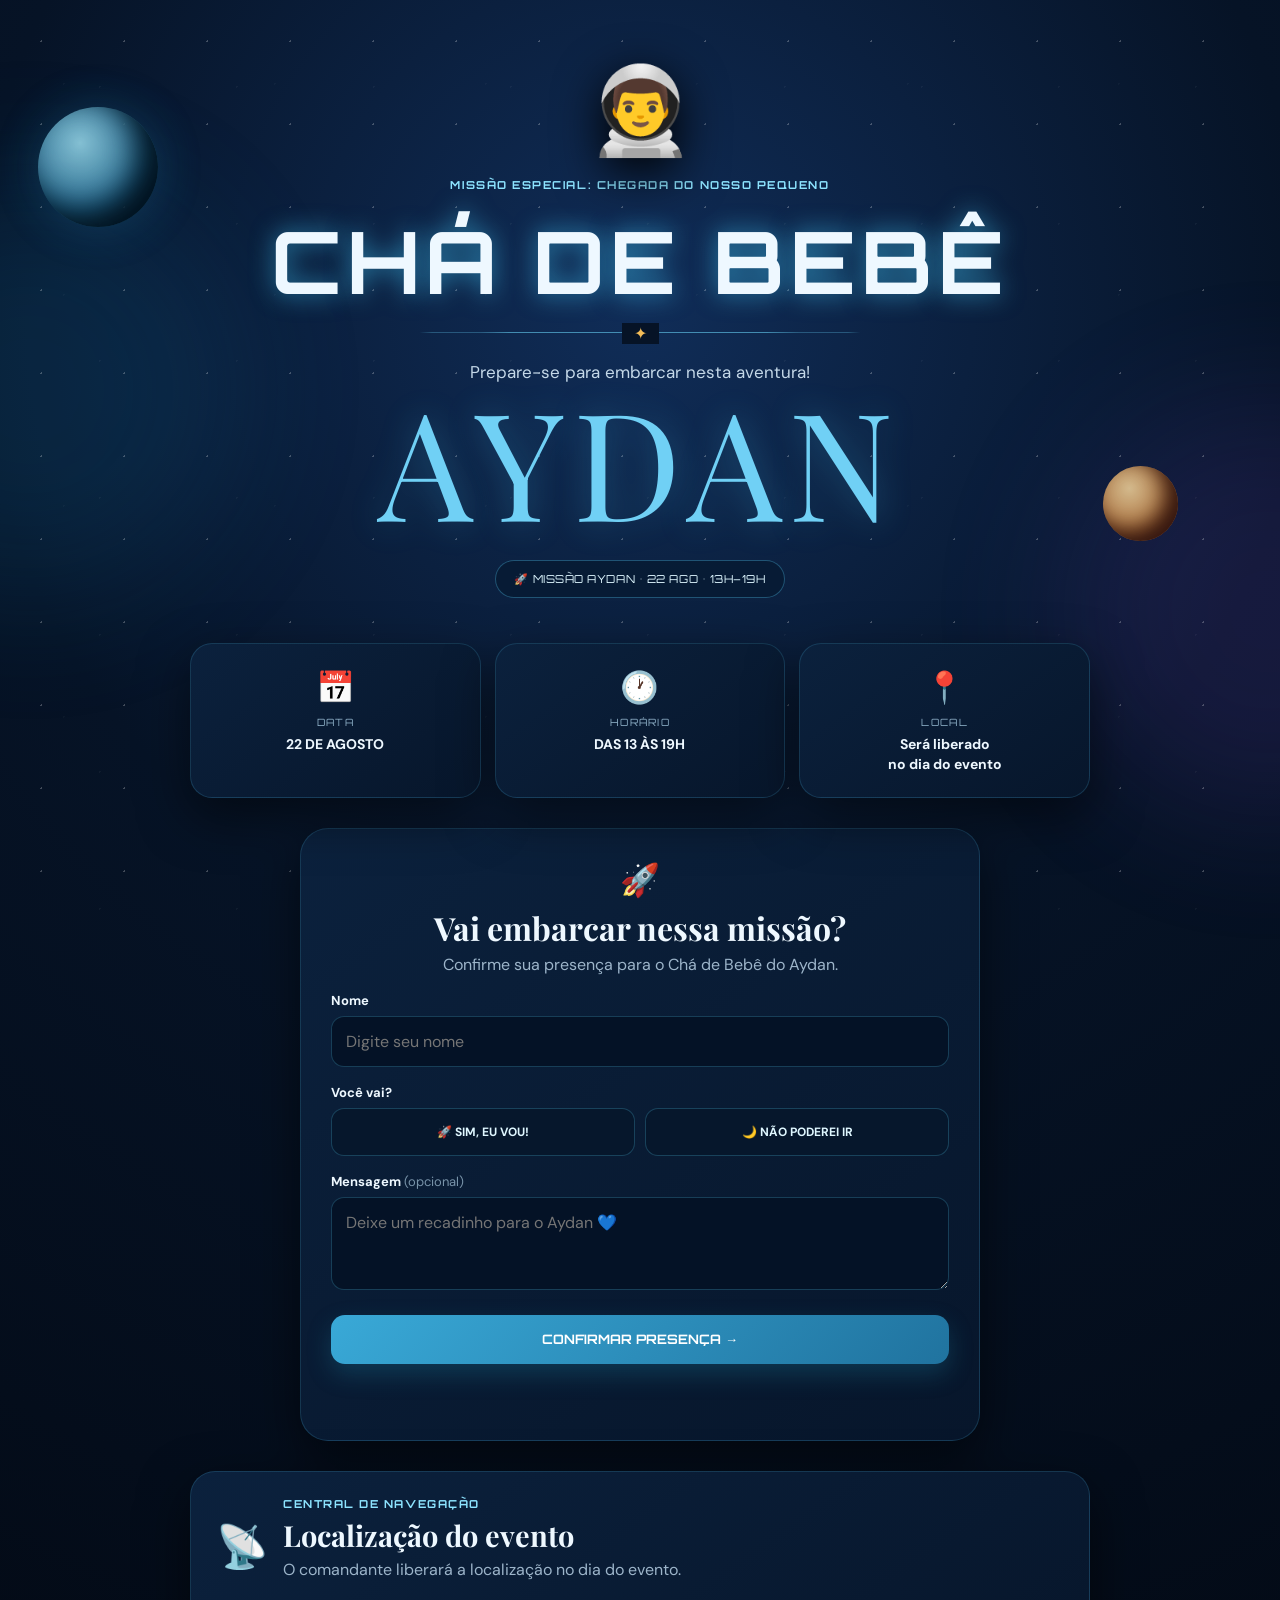
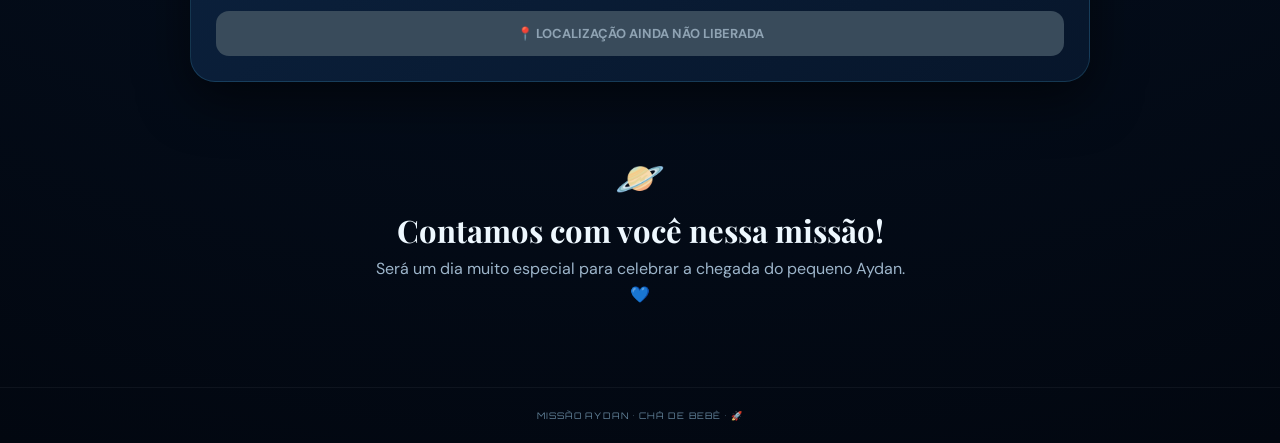
==== commit 062a0199: "Add files via upload" ====
--- a/index.html
+++ b/index.html
@@ -83,11 +83,7 @@
     </div>
 
     <div class="location-actions" id="locationActions" hidden>
-      <a id="routeButton" class="location-btn primary" href="#" target="_blank" rel="noopener">🧭 ABRIR ROTA ATÉ O EVENTO</a>
-      <div class="location-actions-row">
-        <a id="mapButton" class="location-btn small" href="#" target="_blank" rel="noopener">🗺️ VER NO MAPA</a>
-        <a id="wazeButton" class="location-btn small" href="#" target="_blank" rel="noopener">🚗 ABRIR NO WAZE</a>
-      </div>
+      <a id="mapButton" class="location-btn primary" href="#" target="_blank" rel="noopener">🗺️ VER LOCALIZAÇÃO NO MAPA</a>
     </div>
 
     <div id="locationLocked" class="location-btn disabled">📍 LOCALIZAÇÃO AINDA NÃO LIBERADA</div>
--- a/styles.css
+++ b/styles.css
@@ -37,3 +37,6 @@
 .link-btn{background:none;border:0;margin:0;padding:0;width:auto;color:#9db5ca;font:inherit;text-decoration:underline;cursor:pointer;box-shadow:none}
 @media(max-width:650px){.location-actions-row{grid-template-columns:1fr}}
 @media(prefers-reduced-motion:reduce){*{animation:none!important;transition:none!important}}
+
+/* o atributo hidden precisa vencer o display dos blocos acima */
+[hidden]{display:none!important}
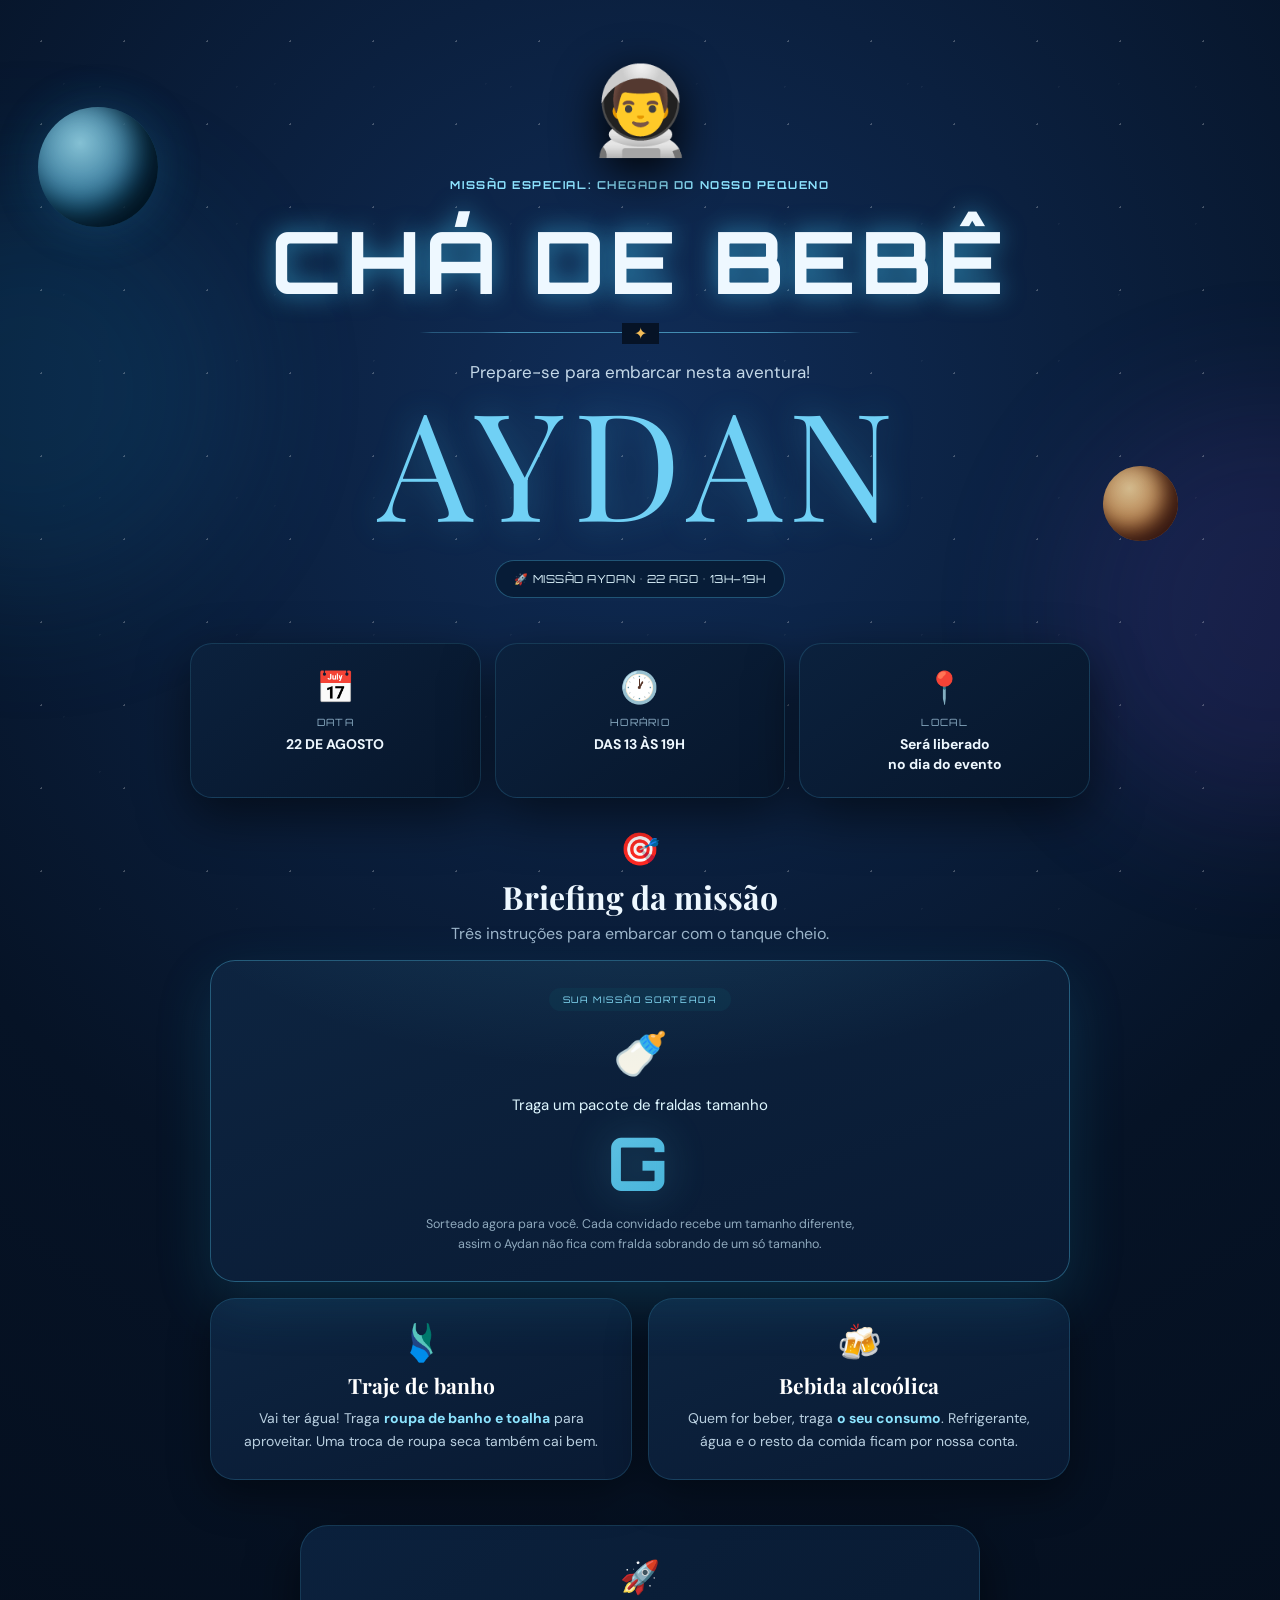
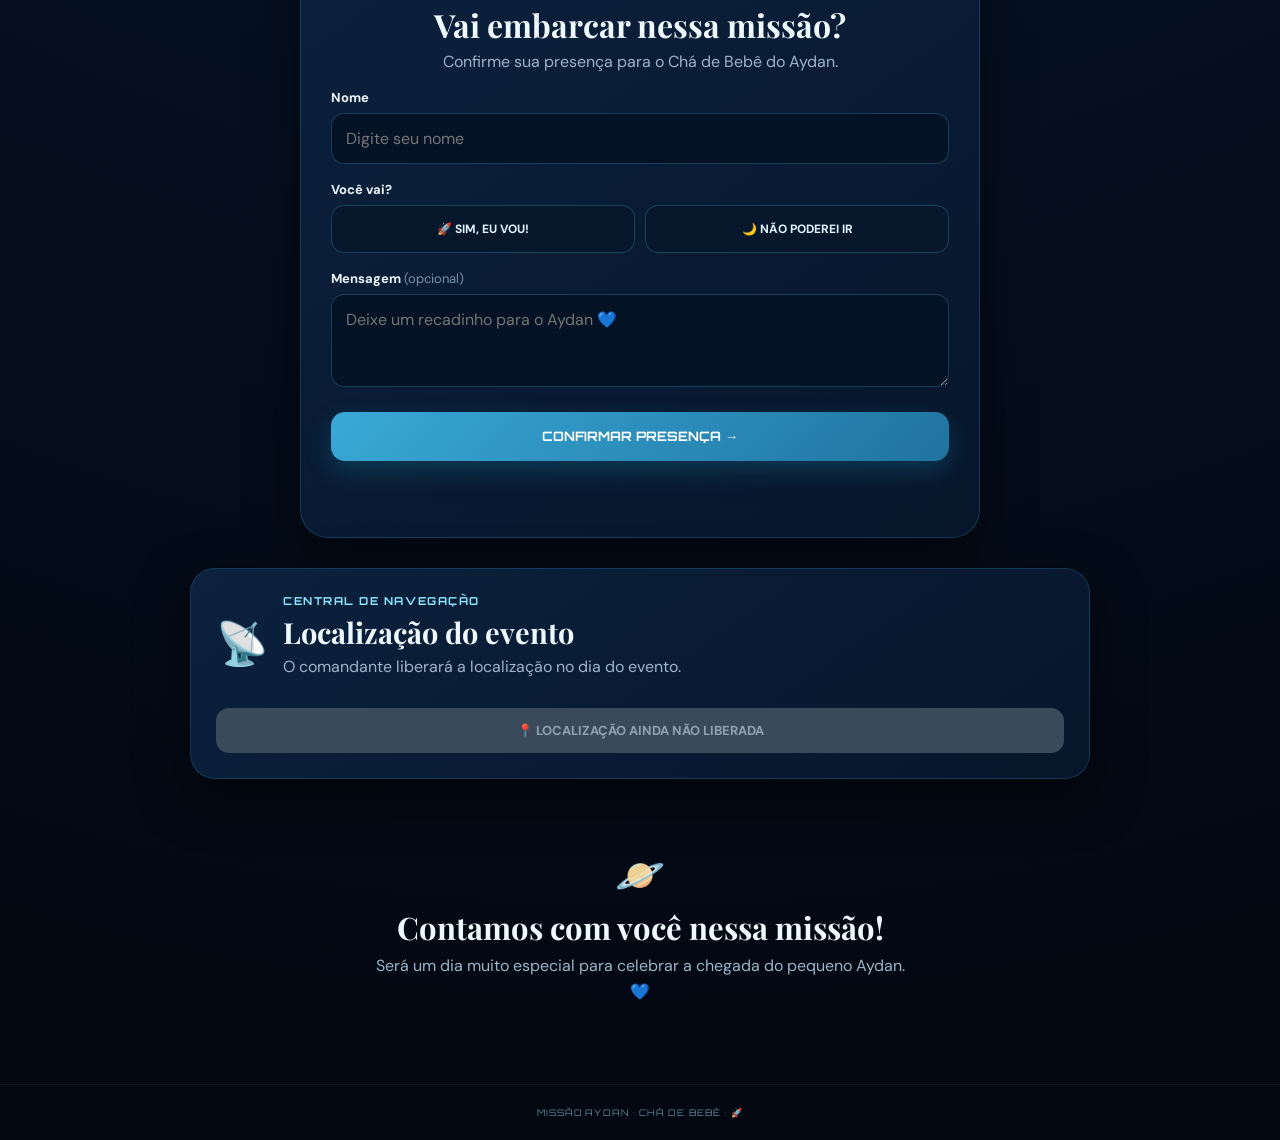
==== commit b9f51f66: "ultima" ====
--- a/index.html
+++ b/index.html
@@ -31,6 +31,35 @@
   <div class="info-card"><div class="info-icon">📅</div><small>DATA</small><strong>22 DE AGOSTO</strong></div>
   <div class="info-card"><div class="info-icon">🕐</div><small>HORÁRIO</small><strong>DAS 13 ÀS 19H</strong></div>
   <div class="info-card"><div class="info-icon">📍</div><small>LOCAL</small><strong id="infoLocal">Será liberado<br>no dia do evento</strong></div>
+</section>
+
+<section class="briefing">
+  <div class="section-head">
+    <div class="rocket">🎯</div>
+    <h2>Briefing da missão</h2>
+    <p>Três instruções para embarcar com o tanque cheio.</p>
+  </div>
+
+  <div class="mission-card diaper-card">
+    <div class="mission-tag">SUA MISSÃO SORTEADA</div>
+    <div class="diaper-emoji">🍼</div>
+    <p class="diaper-lead">Traga um pacote de fraldas tamanho</p>
+    <div class="diaper-size" id="diaperSize">—</div>
+    <p class="diaper-note" id="diaperNote">Sorteado agora para você. Cada convidado recebe um tamanho diferente, assim o Aydan não fica com fralda sobrando de um só tamanho.</p>
+  </div>
+
+  <div class="mission-grid">
+    <div class="mission-card">
+      <div class="mission-icon">🩱</div>
+      <h3>Traje de banho</h3>
+      <p>Vai ter água! Traga <b>roupa de banho e toalha</b> para aproveitar. Uma troca de roupa seca também cai bem.</p>
+    </div>
+    <div class="mission-card">
+      <div class="mission-icon">🍻</div>
+      <h3>Bebida alcoólica</h3>
+      <p>Quem for beber, traga <b>o seu consumo</b>. Refrigerante, água e o resto da comida ficam por nossa conta.</p>
+    </div>
+  </div>
 </section>
 
 <section class="panel" id="confirmar">
--- a/styles.css
+++ b/styles.css
@@ -40,3 +40,28 @@
 
 /* o atributo hidden precisa vencer o display dos blocos acima */
 [hidden]{display:none!important}
+
+/* --- briefing da missão: fraldas, traje de banho e bebidas --- */
+.briefing{max-width:900px;margin:0 auto 45px;padding:0 20px}
+.mission-card{background:linear-gradient(160deg,#0d2440,#091a33);border:1px solid #4bb6dc33;border-radius:25px;padding:26px;text-align:center;box-shadow:0 15px 40px #0006}
+.mission-grid{display:grid;grid-template-columns:1fr 1fr;gap:16px;margin-top:16px}
+.mission-card h3{font-family:"Playfair Display",serif;font-size:21px;margin:10px 0 8px;color:#fff}
+.mission-card p{color:#b9cfe0;font-size:14px;line-height:1.65;margin:0}
+.mission-card b{color:#8de4ff}
+.mission-icon{font-size:36px;line-height:1}
+.mission-tag{display:inline-block;font-family:Orbitron;font-size:9px;letter-spacing:.18em;padding:6px 14px;border-radius:99px;background:#0b2a43;color:#8de4ff;margin-bottom:14px}
+
+.diaper-card{position:relative;overflow:hidden;border-color:#4bb6dc66;box-shadow:0 20px 55px #1d8db033}
+.diaper-card::after{content:"";position:absolute;inset:-40% -10% auto;height:75%;background:radial-gradient(ellipse at top,#4bb6dc2e,transparent 70%);pointer-events:none}
+.diaper-emoji{font-size:44px;animation:float 4s ease-in-out infinite}
+.diaper-lead{font-size:15px!important;color:#dff7ff!important;margin-top:10px!important}
+.diaper-size{font-family:Orbitron;font-weight:700;font-size:74px;line-height:1.05;letter-spacing:.06em;margin:6px 0 12px;
+  background:linear-gradient(135deg,#a8ecff,#4bb6dc 55%,#2f8fc7);-webkit-background-clip:text;background-clip:text;
+  -webkit-text-fill-color:transparent;color:#8de4ff;text-shadow:0 0 42px #4bb6dc55}
+.diaper-note{font-size:12.5px!important;color:#8fa9bd!important;max-width:430px;margin:0 auto!important}
+@keyframes float{0%,100%{transform:translateY(0)}50%{transform:translateY(-9px)}}
+@media(max-width:650px){
+  .mission-grid{grid-template-columns:1fr}
+  .diaper-size{font-size:60px}
+  .mission-card{padding:22px}
+}
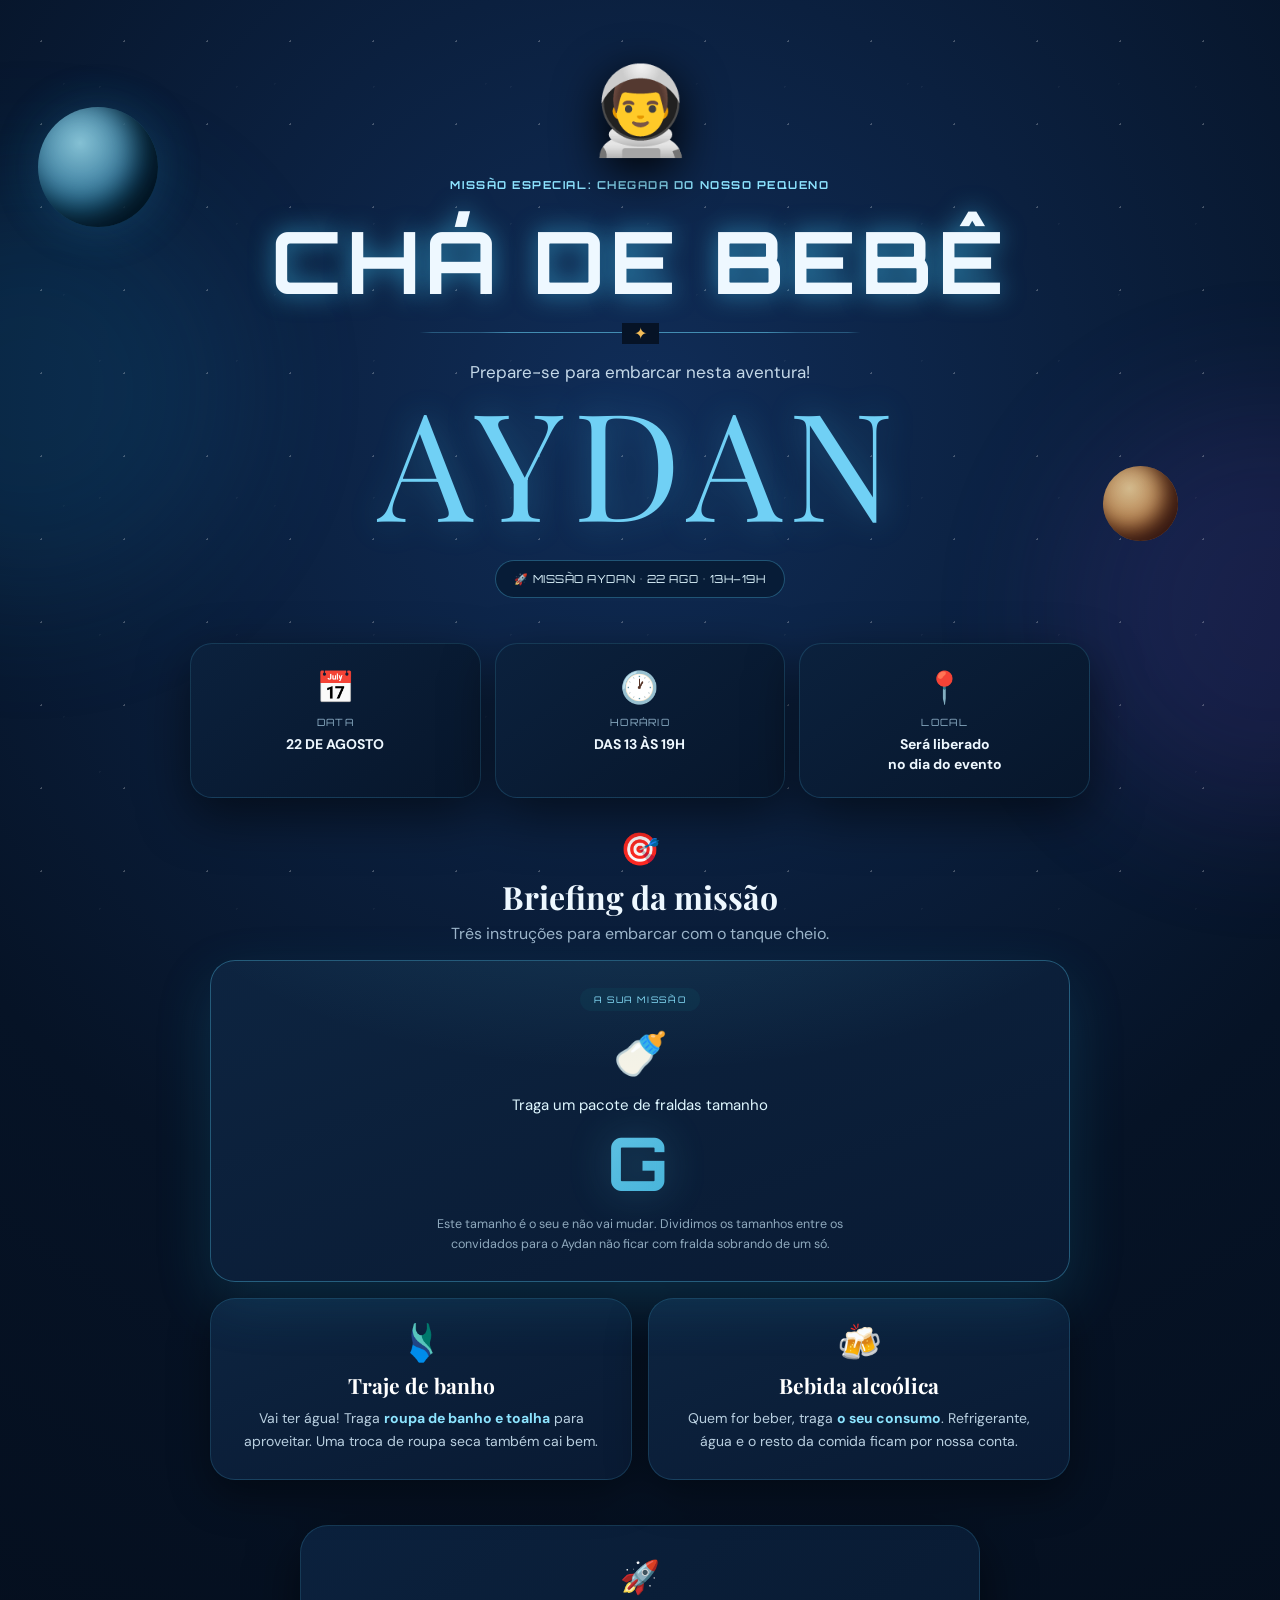
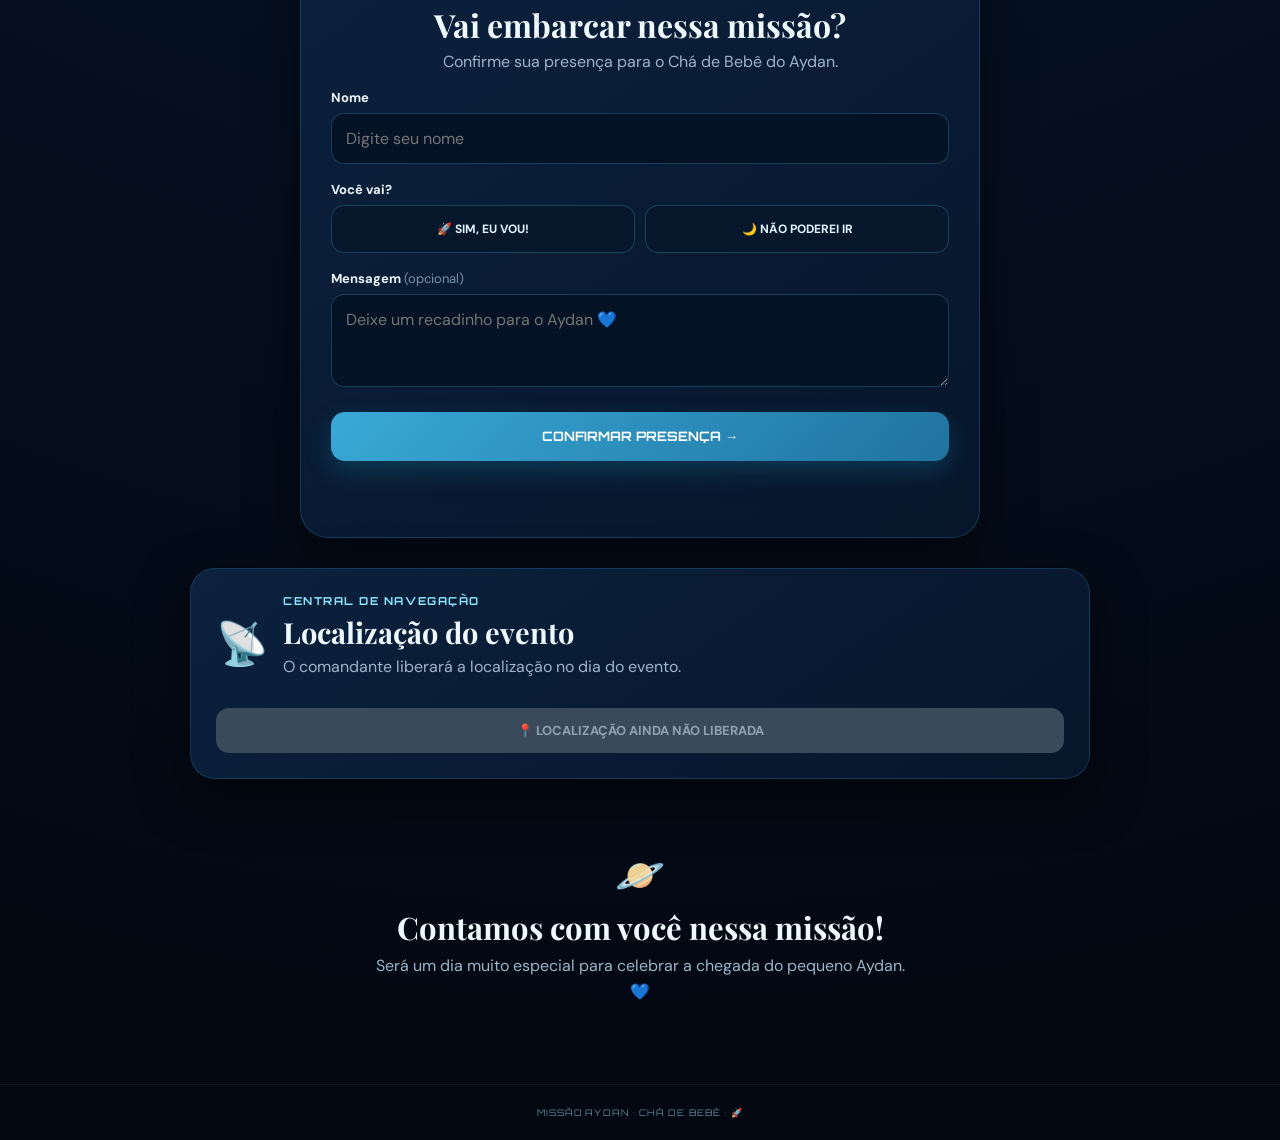
==== commit 1cd8b9e9: "up" ====
--- a/index.html
+++ b/index.html
@@ -41,11 +41,11 @@
   </div>
 
   <div class="mission-card diaper-card">
-    <div class="mission-tag">SUA MISSÃO SORTEADA</div>
+    <div class="mission-tag">A SUA MISSÃO</div>
     <div class="diaper-emoji">🍼</div>
     <p class="diaper-lead">Traga um pacote de fraldas tamanho</p>
     <div class="diaper-size" id="diaperSize">—</div>
-    <p class="diaper-note" id="diaperNote">Sorteado agora para você. Cada convidado recebe um tamanho diferente, assim o Aydan não fica com fralda sobrando de um só tamanho.</p>
+    <p class="diaper-note" id="diaperNote">Este tamanho é o seu e não vai mudar. Dividimos os tamanhos entre os convidados para o Aydan não ficar com fralda sobrando de um só.</p>
   </div>
 
   <div class="mission-grid">
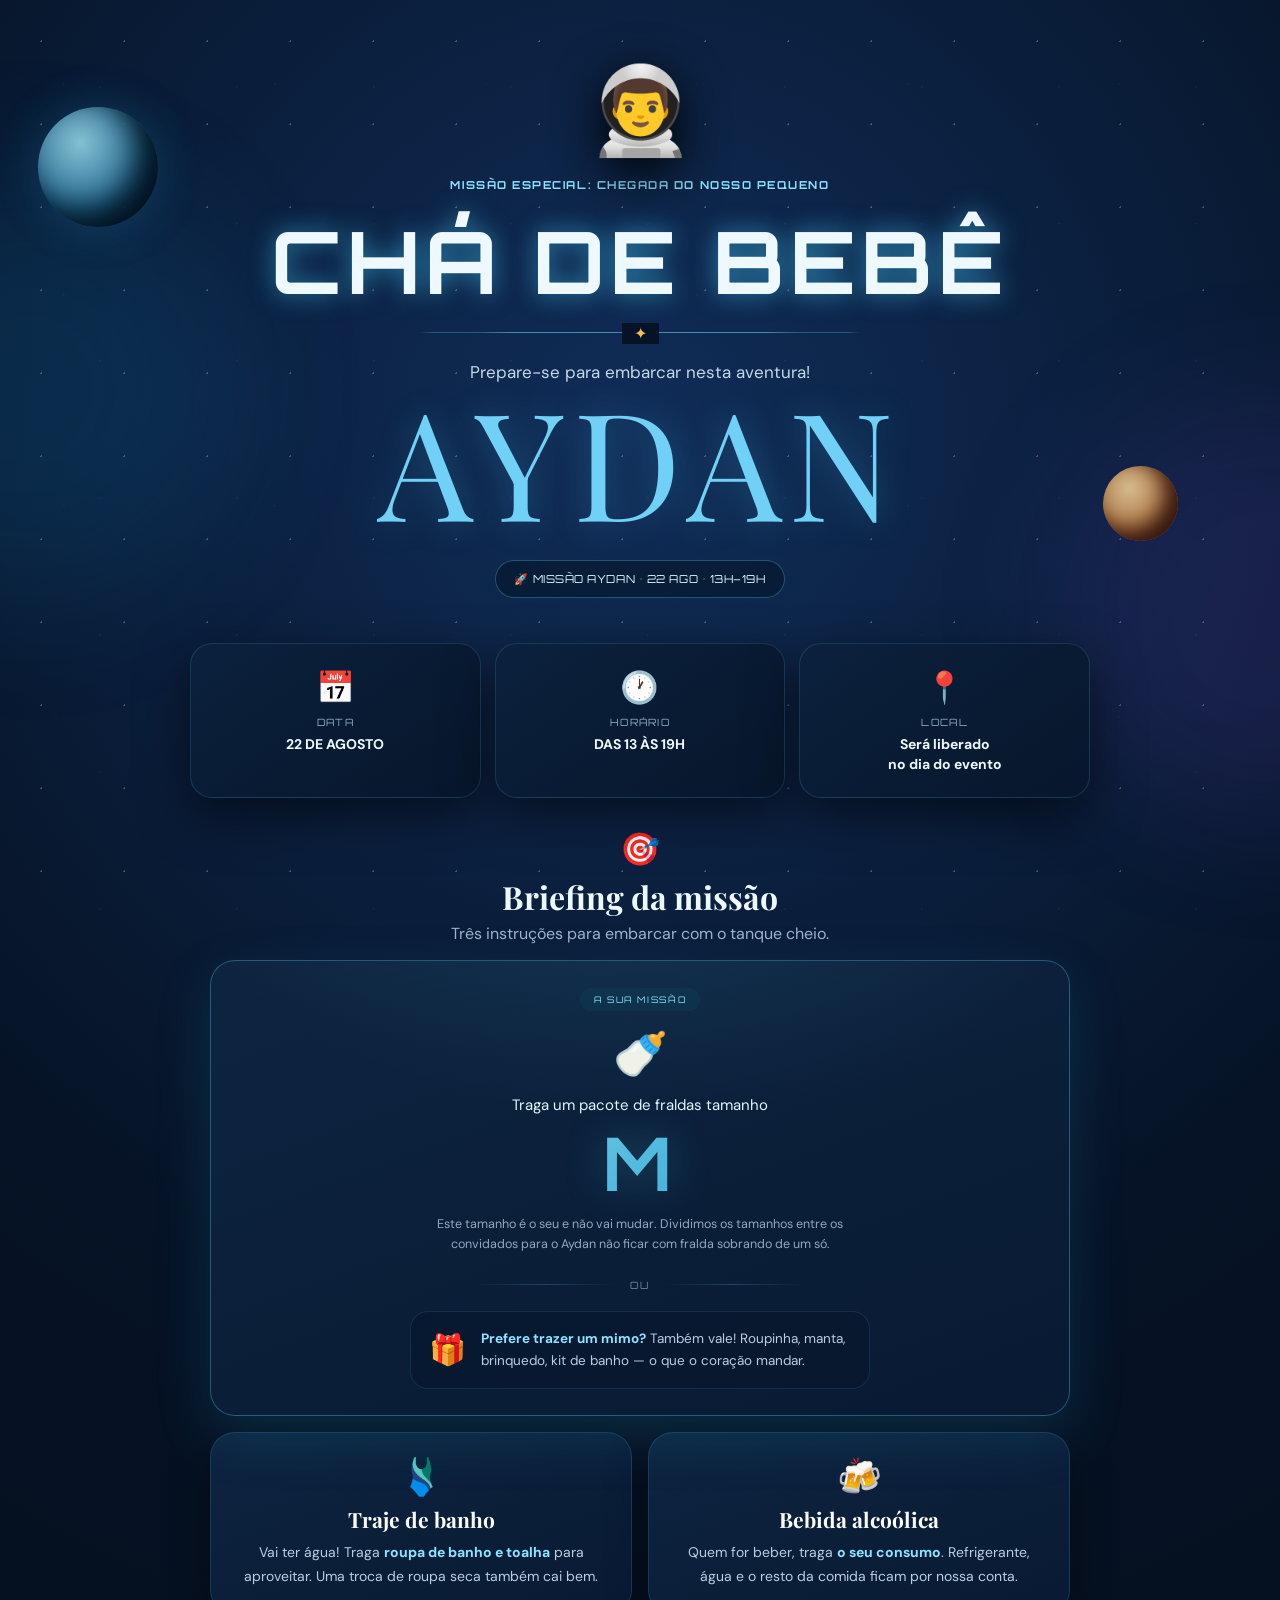
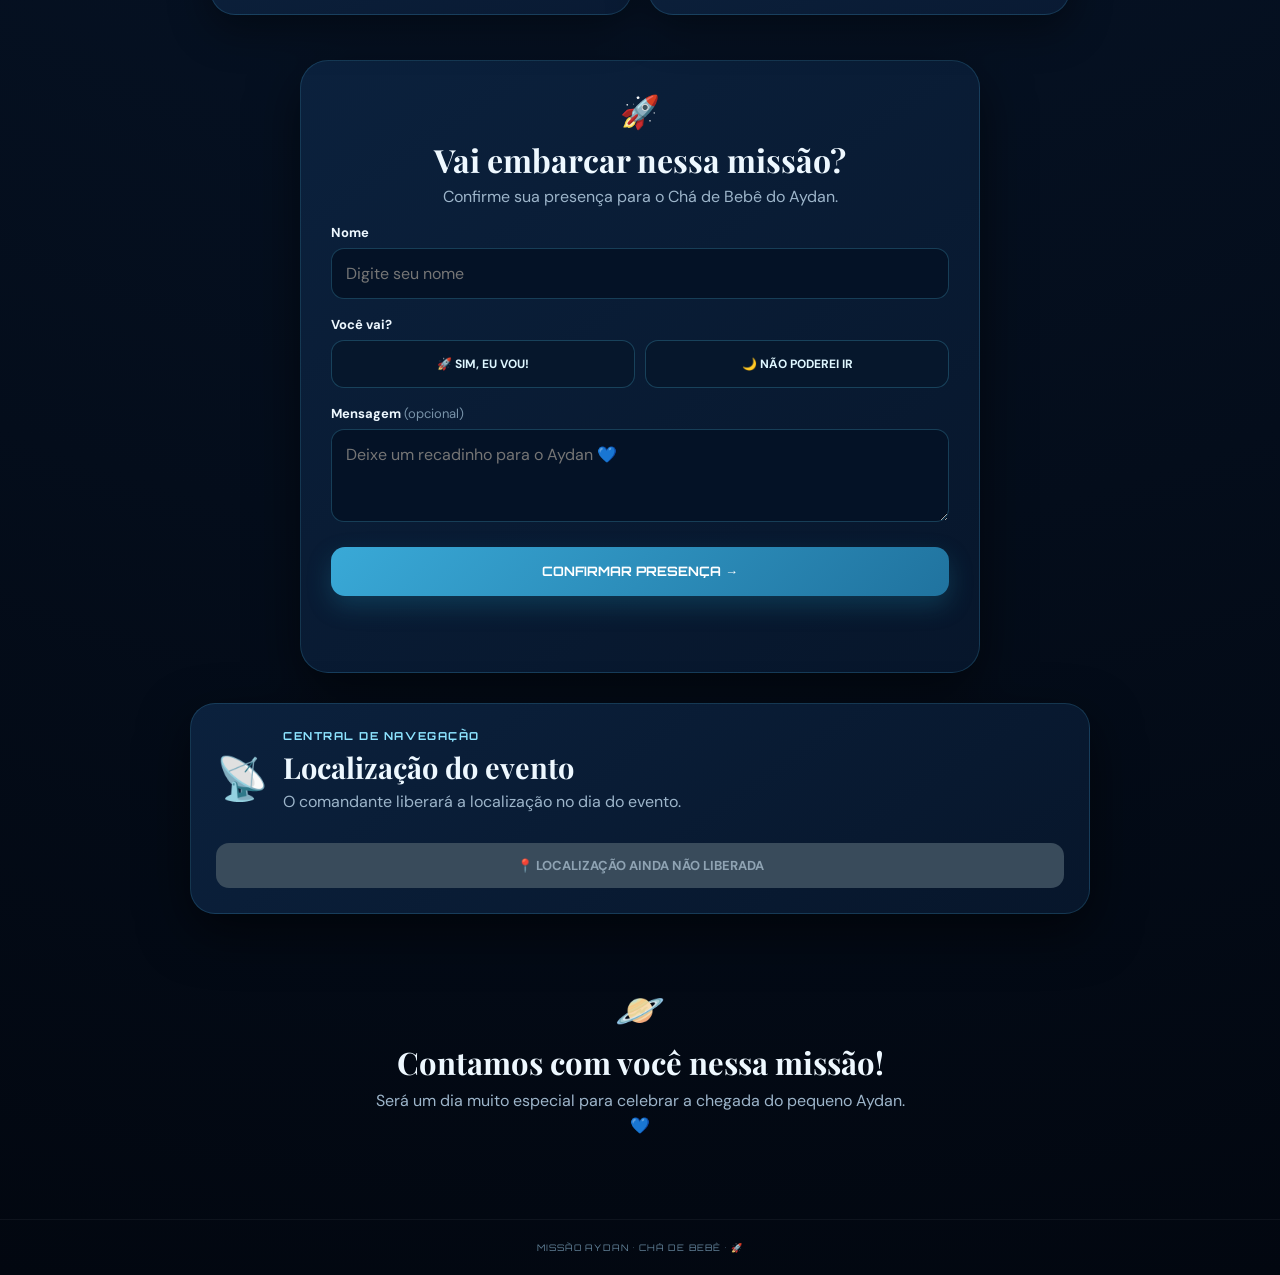
==== commit 19b3ece4: "upa" ====
--- a/index.html
+++ b/index.html
@@ -46,6 +46,13 @@
     <p class="diaper-lead">Traga um pacote de fraldas tamanho</p>
     <div class="diaper-size" id="diaperSize">—</div>
     <p class="diaper-note" id="diaperNote">Este tamanho é o seu e não vai mudar. Dividimos os tamanhos entre os convidados para o Aydan não ficar com fralda sobrando de um só.</p>
+
+    <div class="or-divider"><span>OU</span></div>
+
+    <div class="gift-option">
+      <div class="gift-emoji">🎁</div>
+      <p><b>Prefere trazer um mimo?</b> Também vale! Roupinha, manta, brinquedo, kit de banho — o que o coração mandar.</p>
+    </div>
   </div>
 
   <div class="mission-grid">
--- a/styles.css
+++ b/styles.css
@@ -36,7 +36,9 @@
 .auto-open{grid-column:1/-1;display:flex;align-items:center;justify-content:space-between;gap:10px;background:#06172c;border:1px solid #4bb6dc33;border-radius:13px;padding:12px 15px;font-size:13px;color:#8de4ff;font-weight:600}
 .link-btn{background:none;border:0;margin:0;padding:0;width:auto;color:#9db5ca;font:inherit;text-decoration:underline;cursor:pointer;box-shadow:none}
 @media(max-width:650px){.location-actions-row{grid-template-columns:1fr}}
-@media(prefers-reduced-motion:reduce){*{animation:none!important;transition:none!important}}
+/* respeita quem pede menos movimento, mas sem matar o tema espacial:
+   só o que fica balançando de verdade é parado */
+@media(prefers-reduced-motion:reduce){.diaper-emoji{animation:none}}
 
 /* o atributo hidden precisa vencer o display dos blocos acima */
 [hidden]{display:none!important}
@@ -65,3 +67,12 @@
   .diaper-size{font-size:60px}
   .mission-card{padding:22px}
 }
+
+/* --- opção fralda ou mimo --- */
+.or-divider{display:flex;align-items:center;gap:14px;margin:24px auto 20px;max-width:330px;color:#6f8ba1}
+.or-divider::before,.or-divider::after{content:"";flex:1;height:1px;background:linear-gradient(90deg,transparent,#4bb6dc44,transparent)}
+.or-divider span{font-family:Orbitron;font-size:10px;letter-spacing:.22em}
+.gift-option{display:flex;align-items:center;gap:15px;text-align:left;background:#06172c99;border:1px solid #4bb6dc26;border-radius:18px;padding:16px 18px;max-width:460px;margin:0 auto}
+.gift-emoji{font-size:30px;line-height:1;flex:0 0 auto}
+.gift-option p{font-size:13.5px!important;color:#b9cfe0!important}
+@media(max-width:650px){.gift-option{padding:14px}.gift-option p{font-size:13px!important}}
